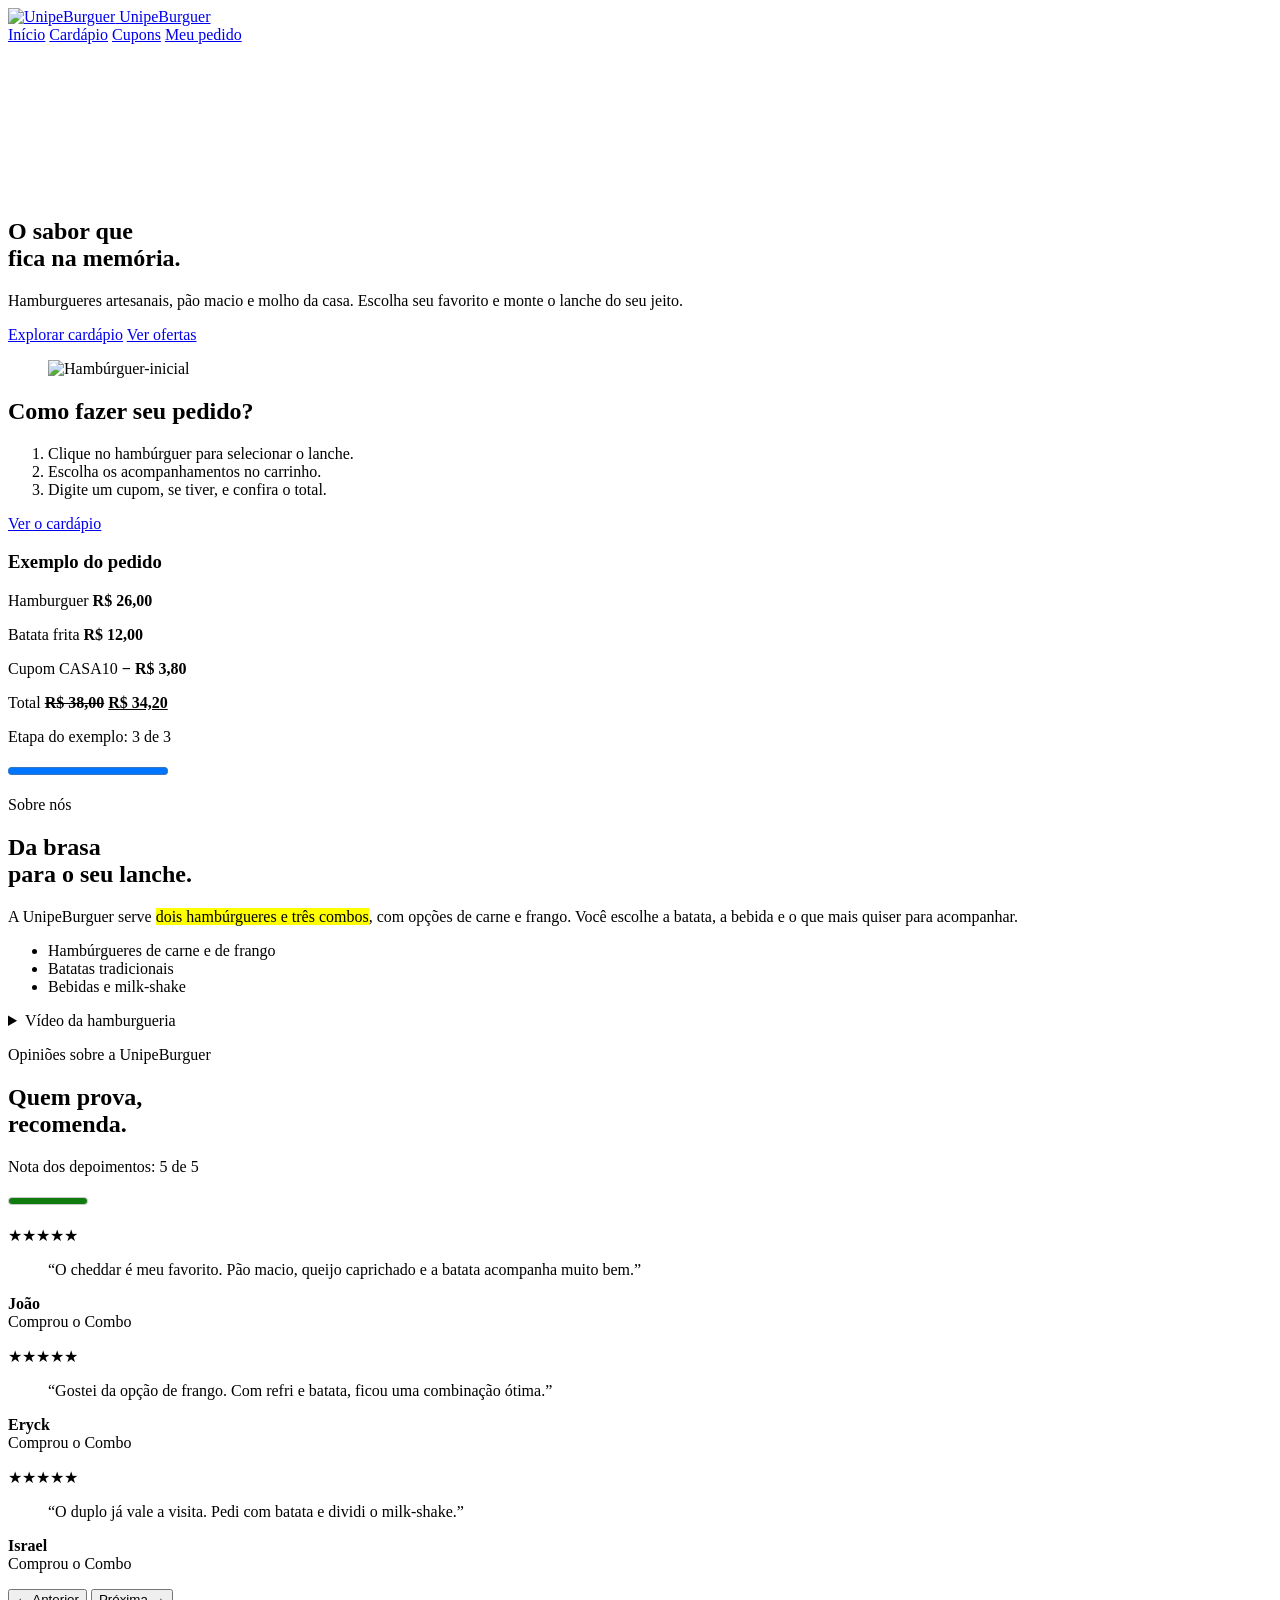
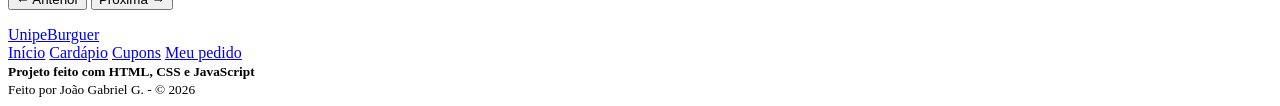
==== html/index.html @ 04b67394 "Adiciona a página inicial da hamburgueria" ====
<!DOCTYPE html>
<html lang="pt-BR">
    <head>
        <meta charset="UTF-8">
        <meta name="viewport" content="width=device-width, initial-scale=1.0">
        <meta name="author" content="João Gabriel">
        <meta name="description" content="Início da UnipeBurguer: conheça a casa e seu cardápio.">
        <title>Início | UnipeBurguer</title>
        <link rel="stylesheet" href="../css/comum.css">
        <link rel="stylesheet" href="../css/inicio.css">
        <link rel="icon" type="image/x-icon" href="../img/icone.png">
    </head>

    <body class="header-total">
        <header class="header">
            <a class="logo" href="index.html">
                <img src="../img/logo.png" alt="UnipeBurguer" width="52" height="52">
                UnipeBurguer
            </a>
            <nav class="Menu">
                <a href="index.html" class="atual">Início</a>
                <a href="cardapio.html">Cardápio</a>
                <a href="cupons.html">Cupons</a>
                <a href="carrinho.html">Meu pedido</a>
            </nav>
        </header>

        <main class="pagina-inicial">
            <section class="destaque">
                <video class="video-fundo" src="../video/preparo.mp4" autoplay muted loop></video>

                <header class="titulo">
                    <h1>O sabor que<br><strong>fica na memória.</strong></h1>
                    <p>Hamburgueres artesanais, pão macio e molho da casa. Escolha seu favorito e monte o lanche do seu jeito.</p>
                    <a class="botao" href="cardapio.html">Explorar cardápio</a>
                    <a class="cupom" href="cupons.html">Ver ofertas</a>
                </header>

                <figure class="hamburguer-destaque">
                        <img src="../img/hamburguer_inicial.png" alt="Hambúrguer-inicial">
                </figure>
            </section>

            <section class="como-pedir" id="como-pedir" aria-labelledby="titulo-pedido">
                <header>
                    <h2 id="titulo-pedido">Como fazer seu pedido?</h2>
                    <ol>
                        <li>Clique no hambúrguer para selecionar o lanche.</li>
                        <li>Escolha os acompanhamentos no carrinho.</li>
                        <li>Digite um cupom, se tiver, e confira o total.</li>
                    </ol>
                    <a class="botao" href="cardapio.html">Ver o cardápio</a>
                </header>

                <article class="previa-pedido">
                    <h3>Exemplo do pedido</h3>
                    <p>Hamburguer <strong>R$ 26,00</strong></p>
                    <p>Batata frita <strong>R$ 12,00</strong></p>
                    <p>Cupom CASA10 <strong>− R$ 3,80</strong></p>
                    <p class="valor-previa">Total <strong><del>R$ 38,00</del> <ins>R$ 34,20</ins></strong></p>
                    <p>Etapa do exemplo: 3 de 3</p>
                    <progress value="3" max="3">3 de 3</progress>
                </article>

            </section>

            <section class="sobre-nos">
                <header>
                    <p class="sobre">Sobre nós</p>
                    <h2 id="titulo-sobre">Da brasa<br>para o seu lanche.</h2>
                </header>

                <article>
                    <p>A UnipeBurguer serve <mark>dois hambúrgueres e três combos</mark>, com opções de carne e frango. Você escolhe a batata, a bebida e o que mais quiser para acompanhar.</p>
                    <ul>
                        <li>Hambúrgueres de carne e de frango</li>
                        <li>Batatas tradicionais</li>
                        <li>Bebidas e milk-shake</li>
                    </ul>
                    
                    <details>
                        <summary>Vídeo da hamburgueria</summary>
                        <figure>
                            <video controls muted>
                                <source src="../video/preparo.mp4" type="video/mp4">
                            </video>
                            <figcaption>Vídeo da hamburgueria em <abbr title="MPEG-4 Parte 14">MP4</abbr>.</figcaption>
                        </figure>
                    </details>
                </article>
            </section>

            <section class="avaliacoes">
                <header class="titulo-avaliacoes">
                    <p class="opiniao">Opiniões sobre a UnipeBurguer</p>
                    <h2 id="titulo-opinioes">Quem prova,<br><strong>recomenda.</strong></h2>
                    <p>Nota dos depoimentos: 5 de 5</p>
                    <meter min="0" max="5" value="5">5 de 5</meter>
                </header>
                <section class="depoimentos">
                    <article class="avaliacao">
                        <p class="estrelas" aria-label="5 de 5 estrelas">★★★★★</p>
                        <blockquote>“O cheddar é meu favorito. Pão macio, queijo caprichado e a batata acompanha muito bem.”</blockquote>
                        <p><strong>João</strong><br>Comprou o Combo</p>
                    </article>
                    <article class="avaliacao oculto">
                        <p class="estrelas" aria-label="5 de 5 estrelas">★★★★★</p>
                        <blockquote>“Gostei da opção de frango. Com refri e batata, ficou uma combinação ótima.”</blockquote>
                        <p><strong>Eryck</strong><br>Comprou o Combo</p>
                    </article>
                    <article class="avaliacao oculto">
                        <p class="estrelas" aria-label="5 de 5 estrelas">★★★★★</p>
                        <blockquote>“O duplo já vale a visita. Pedi com batata e dividi o milk-shake.”</blockquote>
                        <p><strong>Israel</strong><br>Comprou o Combo</p>
                    </article>
                    <p class="setas">
                        <button id="avaliacao-anterior" type="button">← Anterior</button>
                        <button id="proxima-avaliacao" type="button">Próxima →</button>
                    </p>
                </section>
            </section>
        </main>

        <footer class="rodape">
            <a class="marca" href="index.html">UnipeBurguer</a>
            <nav class="mapa-site" aria-label="Todas as páginas">
                <a href="index.html">Início</a>
                <a href="cardapio.html">Cardápio</a>
                <a href="cupons.html">Cupons</a>
                <a href="carrinho.html">Meu pedido</a>
            </nav>
            <small>
                <strong>Projeto feito com HTML, CSS e JavaScript</strong><br>
                Feito por João Gabriel G. - © 2026
            </small>
        </footer>

        <script src="../js/avaliacoes.js"></script>
    </body>
</html>
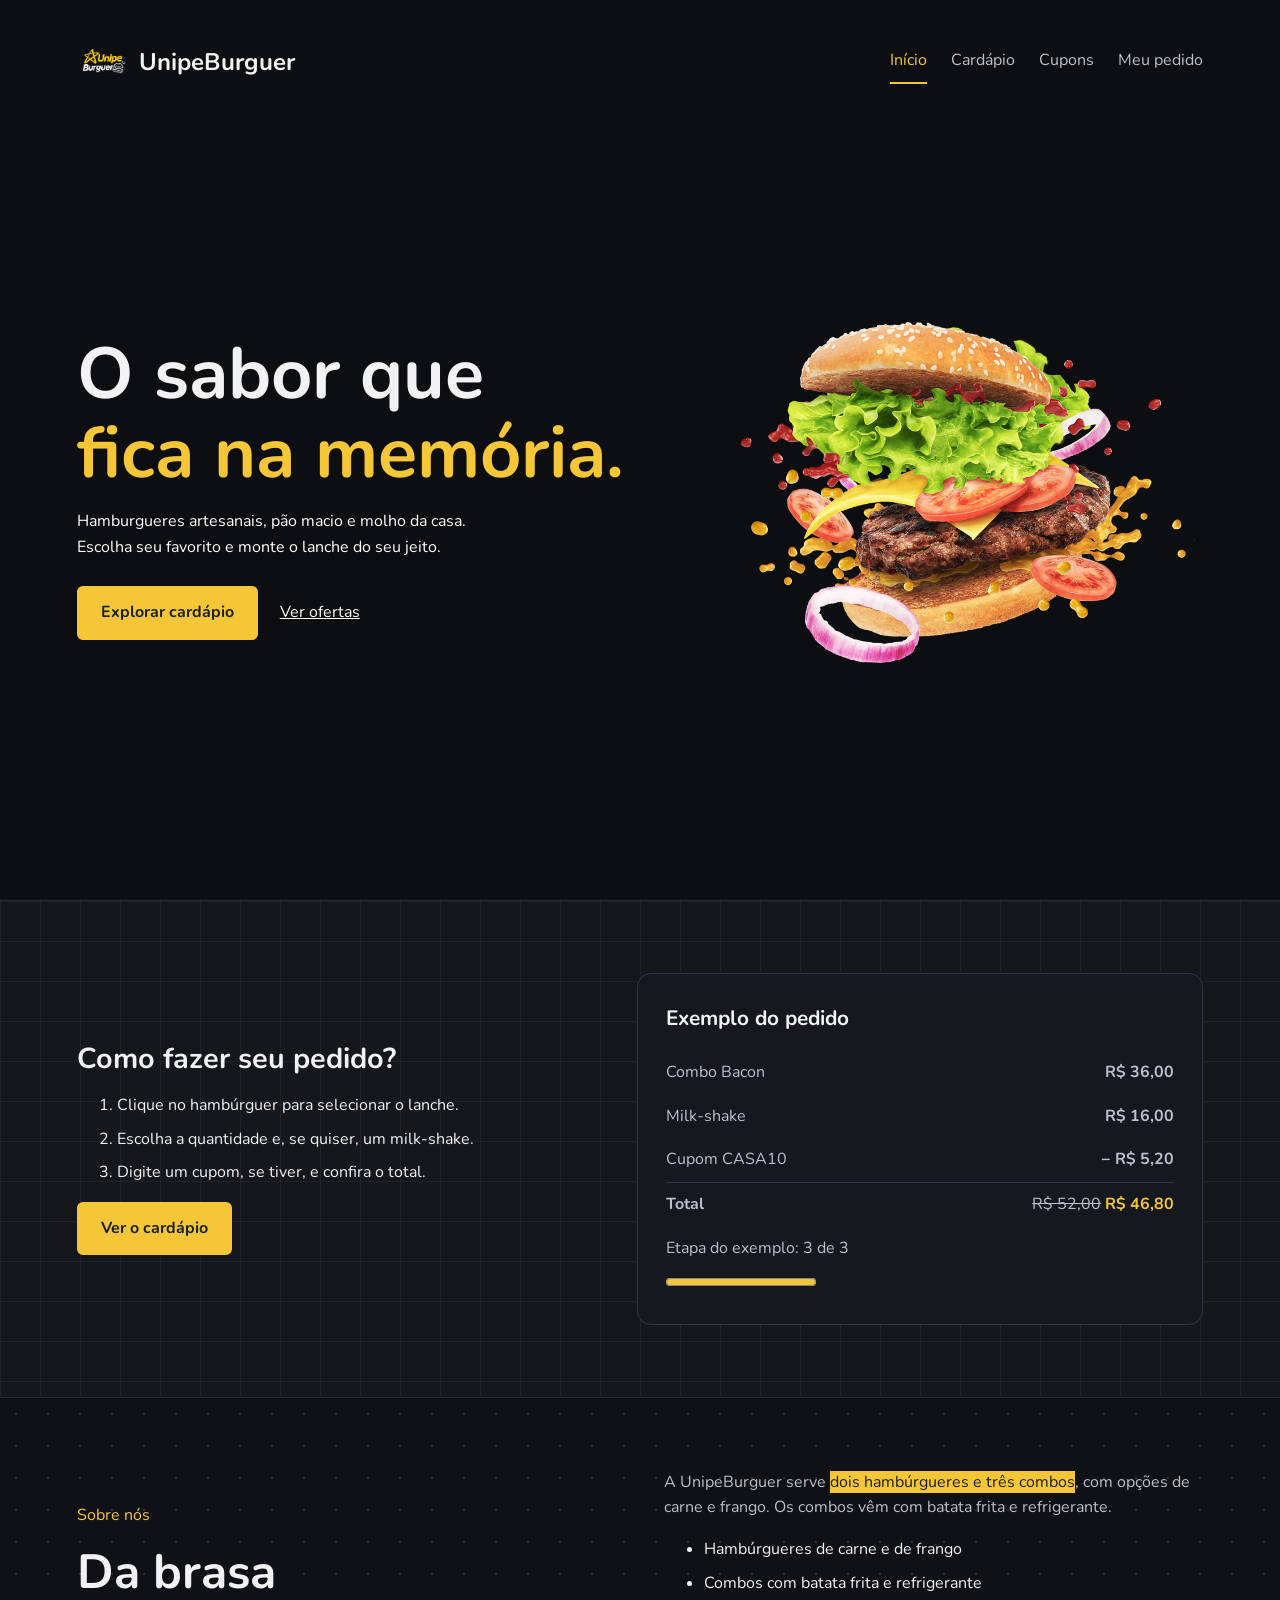
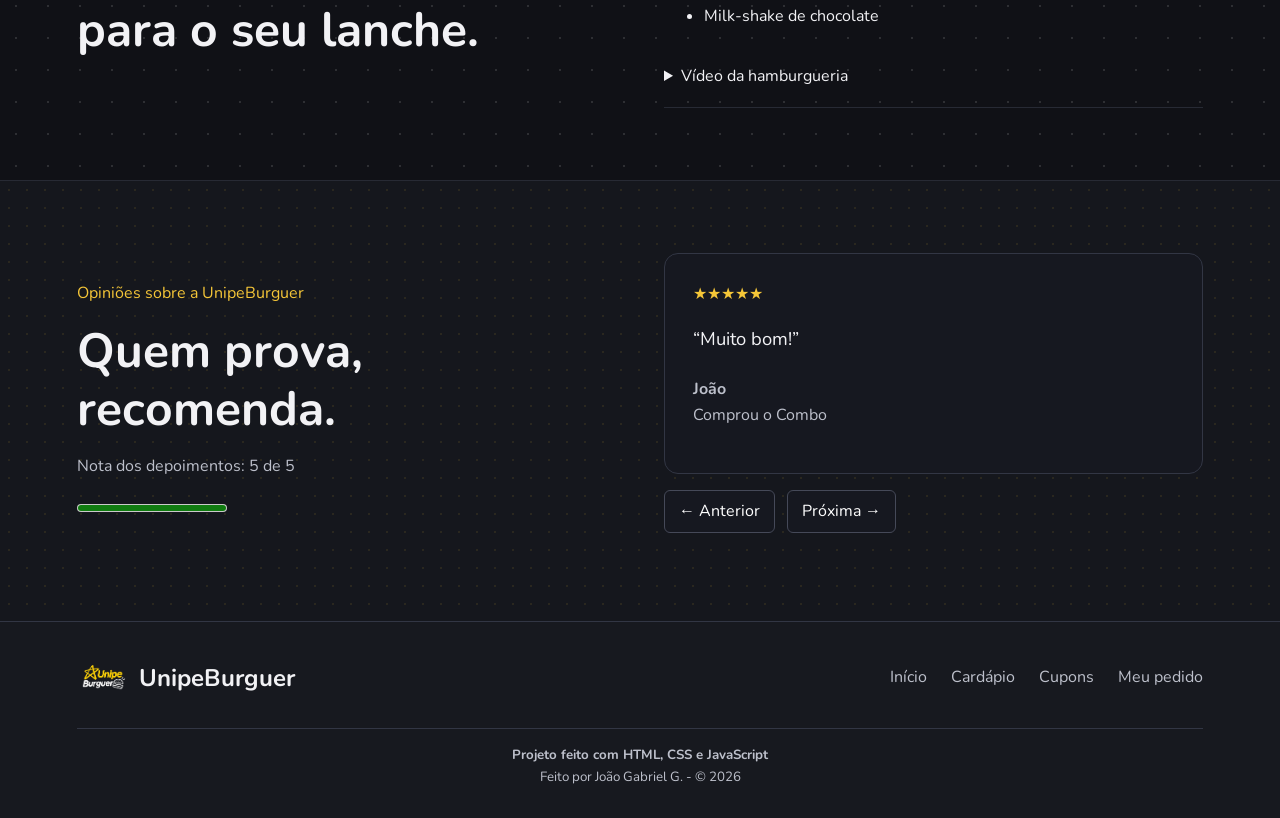
==== commit 1e66ce63: "Atualiza o exemplo de pedido e a marca do rodapé" ====
--- a/html/index.html
+++ b/html/index.html
@@ -46,7 +46,7 @@
                     <h2 id="titulo-pedido">Como fazer seu pedido?</h2>
                     <ol>
                         <li>Clique no hambúrguer para selecionar o lanche.</li>
-                        <li>Escolha os acompanhamentos no carrinho.</li>
+                        <li>Escolha a quantidade e, se quiser, um milk-shake.</li>
                         <li>Digite um cupom, se tiver, e confira o total.</li>
                     </ol>
                     <a class="botao" href="cardapio.html">Ver o cardápio</a>
@@ -54,10 +54,10 @@
 
                 <article class="previa-pedido">
                     <h3>Exemplo do pedido</h3>
-                    <p>Hamburguer <strong>R$ 26,00</strong></p>
-                    <p>Batata frita <strong>R$ 12,00</strong></p>
-                    <p>Cupom CASA10 <strong>− R$ 3,80</strong></p>
-                    <p class="valor-previa">Total <strong><del>R$ 38,00</del> <ins>R$ 34,20</ins></strong></p>
+                    <p>Combo Bacon <strong>R$ 36,00</strong></p>
+                    <p>Milk-shake <strong>R$ 16,00</strong></p>
+                    <p>Cupom CASA10 <strong>− R$ 5,20</strong></p>
+                    <p class="valor-previa">Total <strong><del>R$ 52,00</del> <ins>R$ 46,80</ins></strong></p>
                     <p>Etapa do exemplo: 3 de 3</p>
                     <progress value="3" max="3">3 de 3</progress>
                 </article>
@@ -71,11 +71,11 @@
                 </header>
 
                 <article>
-                    <p>A UnipeBurguer serve <mark>dois hambúrgueres e três combos</mark>, com opções de carne e frango. Você escolhe a batata, a bebida e o que mais quiser para acompanhar.</p>
+                    <p>A UnipeBurguer serve <mark>dois hambúrgueres e três combos</mark>, com opções de carne e frango. Os combos vêm com batata frita e refrigerante.</p>
                     <ul>
                         <li>Hambúrgueres de carne e de frango</li>
-                        <li>Batatas tradicionais</li>
-                        <li>Bebidas e milk-shake</li>
+                        <li>Combos com batata frita e refrigerante</li>
+                        <li>Milk-shake de chocolate</li>
                     </ul>
                     
                     <details>
@@ -100,17 +100,17 @@
                 <section class="depoimentos">
                     <article class="avaliacao">
                         <p class="estrelas" aria-label="5 de 5 estrelas">★★★★★</p>
-                        <blockquote>“O cheddar é meu favorito. Pão macio, queijo caprichado e a batata acompanha muito bem.”</blockquote>
+                        <blockquote>“Muito bom!”</blockquote>
                         <p><strong>João</strong><br>Comprou o Combo</p>
                     </article>
                     <article class="avaliacao oculto">
                         <p class="estrelas" aria-label="5 de 5 estrelas">★★★★★</p>
-                        <blockquote>“Gostei da opção de frango. Com refri e batata, ficou uma combinação ótima.”</blockquote>
+                        <blockquote>“10000000/10”</blockquote>
                         <p><strong>Eryck</strong><br>Comprou o Combo</p>
                     </article>
                     <article class="avaliacao oculto">
                         <p class="estrelas" aria-label="5 de 5 estrelas">★★★★★</p>
-                        <blockquote>“O duplo já vale a visita. Pedi com batata e dividi o milk-shake.”</blockquote>
+                        <blockquote>“O melhor que ta tendo”</blockquote>
                         <p><strong>Israel</strong><br>Comprou o Combo</p>
                     </article>
                     <p class="setas">
@@ -122,7 +122,10 @@
         </main>
 
         <footer class="rodape">
-            <a class="marca" href="index.html">UnipeBurguer</a>
+            <a class="logo" href="index.html">
+                <img src="../img/logo.png" alt="" width="52" height="52">
+                UnipeBurguer
+            </a>
             <nav class="mapa-site" aria-label="Todas as páginas">
                 <a href="index.html">Início</a>
                 <a href="cardapio.html">Cardápio</a>
--- a/css/comum.css
+++ b/css/comum.css
@@ -0,0 +1,208 @@
+@import url('https://fonts.googleapis.com/css2?family=Nunito:wght@400;600;700;800&display=swap');
+
+* {
+    box-sizing: border-box;
+}
+
+body {
+    margin: 0;
+    background-color: #0d0e12;
+    background-image: linear-gradient(#ffffff08 1px, transparent 1px),
+        linear-gradient(90deg, #ffffff08 1px, transparent 1px);
+    background-size: 36px 36px;
+    color: #f2f2f5;
+    font-family: 'Nunito', Arial, sans-serif;
+    font-size: 1rem;
+    line-height: 1.6;
+}
+
+h1,
+h2,
+h3,
+p,
+figure {
+    margin: 0 0 16px;
+}
+
+h1 {
+    font-size: 3.5rem;
+    line-height: 1.1;
+}
+
+h2 {
+    font-size: 1.8rem;
+    line-height: 1.2;
+}
+
+h3 {
+    font-size: 1.3rem;
+}
+
+p {
+    color: #bdc0cb;
+}
+
+a {
+    color: #f5c638;
+}
+
+img,
+video {
+    display: block;
+    max-width: 100%;
+    height: auto;
+}
+
+button,
+input,
+select,
+textarea {
+    font: inherit;
+}
+
+button,
+summary {
+    cursor: pointer;
+}
+
+.header,
+main {
+    width: 90%;
+    max-width: 1180px;
+    margin: 0 auto;
+}
+
+.header {
+    display: flex;
+    align-items: center;
+    justify-content: space-between;
+    gap: 24px;
+    padding: 16px 24px;
+    border-bottom: 1px solid #272a34;
+}
+
+.header nav {
+    justify-content: center;
+}
+
+.logo {
+    display: flex;
+    align-items: center;
+    gap: 10px;
+    color: #f2f2f5;
+    text-decoration: none;
+    font-size: 1.5rem;
+    font-weight: bold;
+}
+
+.logo img {
+    width: 52px;
+}
+
+nav {
+    display: flex;
+    flex-wrap: wrap;
+    gap: 24px;
+}
+
+nav a {
+    color: #bdc0cb;
+    text-decoration: none;
+    padding: 8px 0;
+}
+
+nav a:hover,
+nav .atual {
+    color: #f5c638;
+}
+
+nav .atual {
+    border-bottom: 2px solid #f5c638;
+}
+
+.botao {
+    display: inline-block;
+    background-color: #f5c638;
+    color: #17202c;
+    border: 2px solid #f5c638;
+    border-radius: 6px;
+    padding: 12px 22px;
+    font-weight: bold;
+    text-decoration: none;
+    text-align: center;
+}
+
+.botao:hover {
+    background-color: #ffe29a;
+    border-color: #ffe29a;
+}
+
+.link-claro {
+    color: #f5c638;
+}
+
+.titulo-pagina {
+    padding: 55px 0 30px;
+}
+
+.titulo-pagina p {
+    font-size: 1.15rem;
+}
+
+.oculto {
+    display: none;
+}
+
+details {
+    padding: 18px 0;
+    border-bottom: 1px solid #272a34;
+}
+
+details p {
+    margin: 16px 0 0;
+}
+
+.rodape {
+    display: flex;
+    flex-wrap: wrap;
+    align-items: center;
+    justify-content: space-between;
+    gap: 24px;
+    margin-top: 48px;
+    padding: 30px 6%;
+    background-color: #17191f;
+    border-top: 1px solid #323644;
+}
+
+.rodape small {
+    width: 100%;
+    padding-top: 16px;
+    border-top: 1px solid #323644;
+    color: #bdc0cb;
+    text-align: center;
+}
+
+.mapa-site {
+    justify-content: center;
+}
+
+@media (max-width: 768px) {
+    .header,
+    .rodape {
+        flex-direction: column;
+        align-items: center;
+        gap: 12px;
+    }
+
+    nav {
+        gap: 18px;
+    }
+
+    h1 {
+        font-size: 2.5rem;
+    }
+
+    .titulo-pagina {
+        padding-top: 36px;
+    }
+}
--- a/css/inicio.css
+++ b/css/inicio.css
@@ -0,0 +1,250 @@
+.header-total {
+    position: relative;
+}
+
+.header-total .header {
+    position: absolute;
+    top: 24px;
+    left: 0;
+    right: 0;
+    width: 88%;
+    max-width: none;
+    padding: 12px 0;
+    z-index: 2;
+    border-bottom: 0;
+}
+
+.pagina-inicial {
+    width: 100%;
+    max-width: none;
+}
+
+.destaque {
+    position: relative;
+    display: flex;
+    align-items: center;
+    gap: 48px;
+    min-height: 100vh;
+    padding: 140px 6% 55px;
+    overflow: hidden;
+    background-color: #0d0e12;
+}
+
+.video-fundo {
+    position: absolute;
+    top: 0;
+    left: 0;
+    width: 100%;
+    height: 100%;
+    object-fit: cover;
+    opacity: 0.38;
+    pointer-events: none;
+}
+
+.titulo,
+.hamburguer-destaque {
+    position: relative;
+    flex: 1;
+    min-width: 0;
+}
+
+.titulo h1 {
+    font-size: 4.5rem;
+    line-height: 1.1;
+}
+
+.sobre,
+.opiniao,
+.titulo strong,
+.estrelas {
+    color: #f5c638;
+}
+
+.titulo p {
+    max-width: 440px;
+    color: #ffffff;
+}
+
+.titulo .botao {
+    margin: 10px 18px 10px 0;
+}
+
+.titulo .cupom {
+    color: #ffffff;
+}
+
+.hamburguer-destaque {
+    max-width: 470px;
+    margin: 0 auto;
+}
+
+.hamburguer-destaque img {
+    width: 100%;
+}
+
+.avaliacoes {
+    background-color: #15171d;
+    background-image: radial-gradient(#f5c63818 1px, transparent 1px);
+    background-size: 18px 18px;
+}
+
+.como-pedir,
+.sobre-nos,
+.avaliacoes {
+    display: flex;
+    align-items: center;
+    justify-content: center;
+    gap: 48px;
+    padding: 72px 6%;
+    border-top: 1px solid #272a34;
+}
+
+.como-pedir > *,
+.sobre-nos > *,
+.avaliacoes > * {
+    flex: 1;
+    min-width: 0;
+    max-width: 566px;
+}
+
+.como-pedir li,
+.sobre-nos li {
+    margin-bottom: 8px;
+}
+
+.como-pedir {
+    background-color: #15171d;
+    background-image: linear-gradient(#ffffff0c 1px, transparent 1px),
+        linear-gradient(90deg, #ffffff0c 1px, transparent 1px);
+    background-size: 40px 40px;
+}
+
+.previa-pedido,
+.avaliacao {
+    padding: 28px;
+    border: 1px solid #323644;
+    border-radius: 14px;
+    background-color: #161820;
+}
+
+.previa-pedido p {
+    display: flex;
+    justify-content: space-between;
+    gap: 12px;
+    padding: 9px 0;
+    margin-bottom: 0;
+}
+
+.valor-previa {
+    border-top: 1px solid #323644;
+    font-weight: bold;
+}
+
+progress {
+    width: 150px;
+    max-width: 100%;
+    accent-color: #f5c638;
+}
+
+.valor-previa del {
+    color: #bdc0cb;
+    font-weight: normal;
+}
+
+.valor-previa ins {
+    color: #f5c638;
+    text-decoration: none;
+}
+
+.sobre-nos {
+    background-color: #101116;
+    background-image: radial-gradient(#ffffff20 1px, transparent 1px);
+    background-size: 32px 32px;
+}
+
+.sobre-nos figure {
+    max-width: 460px;
+    margin-top: 16px;
+}
+
+mark {
+    background-color: #f5c638;
+    color: #17202c;
+}
+
+.titulo-avaliacoes h2,
+.sobre-nos h2 {
+    font-size: 3rem;
+}
+
+.avaliacao {
+    margin-bottom: 16px;
+}
+
+blockquote {
+    margin: 16px 0 24px;
+    font-size: 1.15rem;
+}
+
+.setas {
+    display: flex;
+    gap: 12px;
+}
+
+.setas button {
+    padding: 8px 14px;
+    border: 1px solid #454958;
+    border-radius: 6px;
+    background-color: #161820;
+    color: #ffffff;
+}
+
+.setas button:hover {
+    background-color: #f5c638;
+    color: #17202c;
+}
+
+meter {
+    width: 150px;
+    max-width: 100%;
+    accent-color: #f5c638;
+}
+
+.header-total .rodape {
+    margin-top: 0;
+}
+
+@media (prefers-reduced-motion: no-preference) {
+    .hamburguer-destaque img {
+        transition: transform 0.25s ease;
+    }
+
+    .hamburguer-destaque:hover img,
+    .hamburguer-destaque a:focus-visible img {
+        transform: translateY(-8px) rotate(-3deg);
+    }
+
+}
+
+@media (max-width: 768px) {
+    .destaque,
+    .como-pedir,
+    .sobre-nos,
+    .avaliacoes {
+        flex-direction: column;
+        align-items: stretch;
+        gap: 28px;
+    }
+
+    .destaque {
+        padding-top: 190px;
+    }
+
+    .titulo h1 {
+        font-size: 3rem;
+    }
+
+    .hamburguer-destaque {
+        max-width: 320px;
+    }
+}
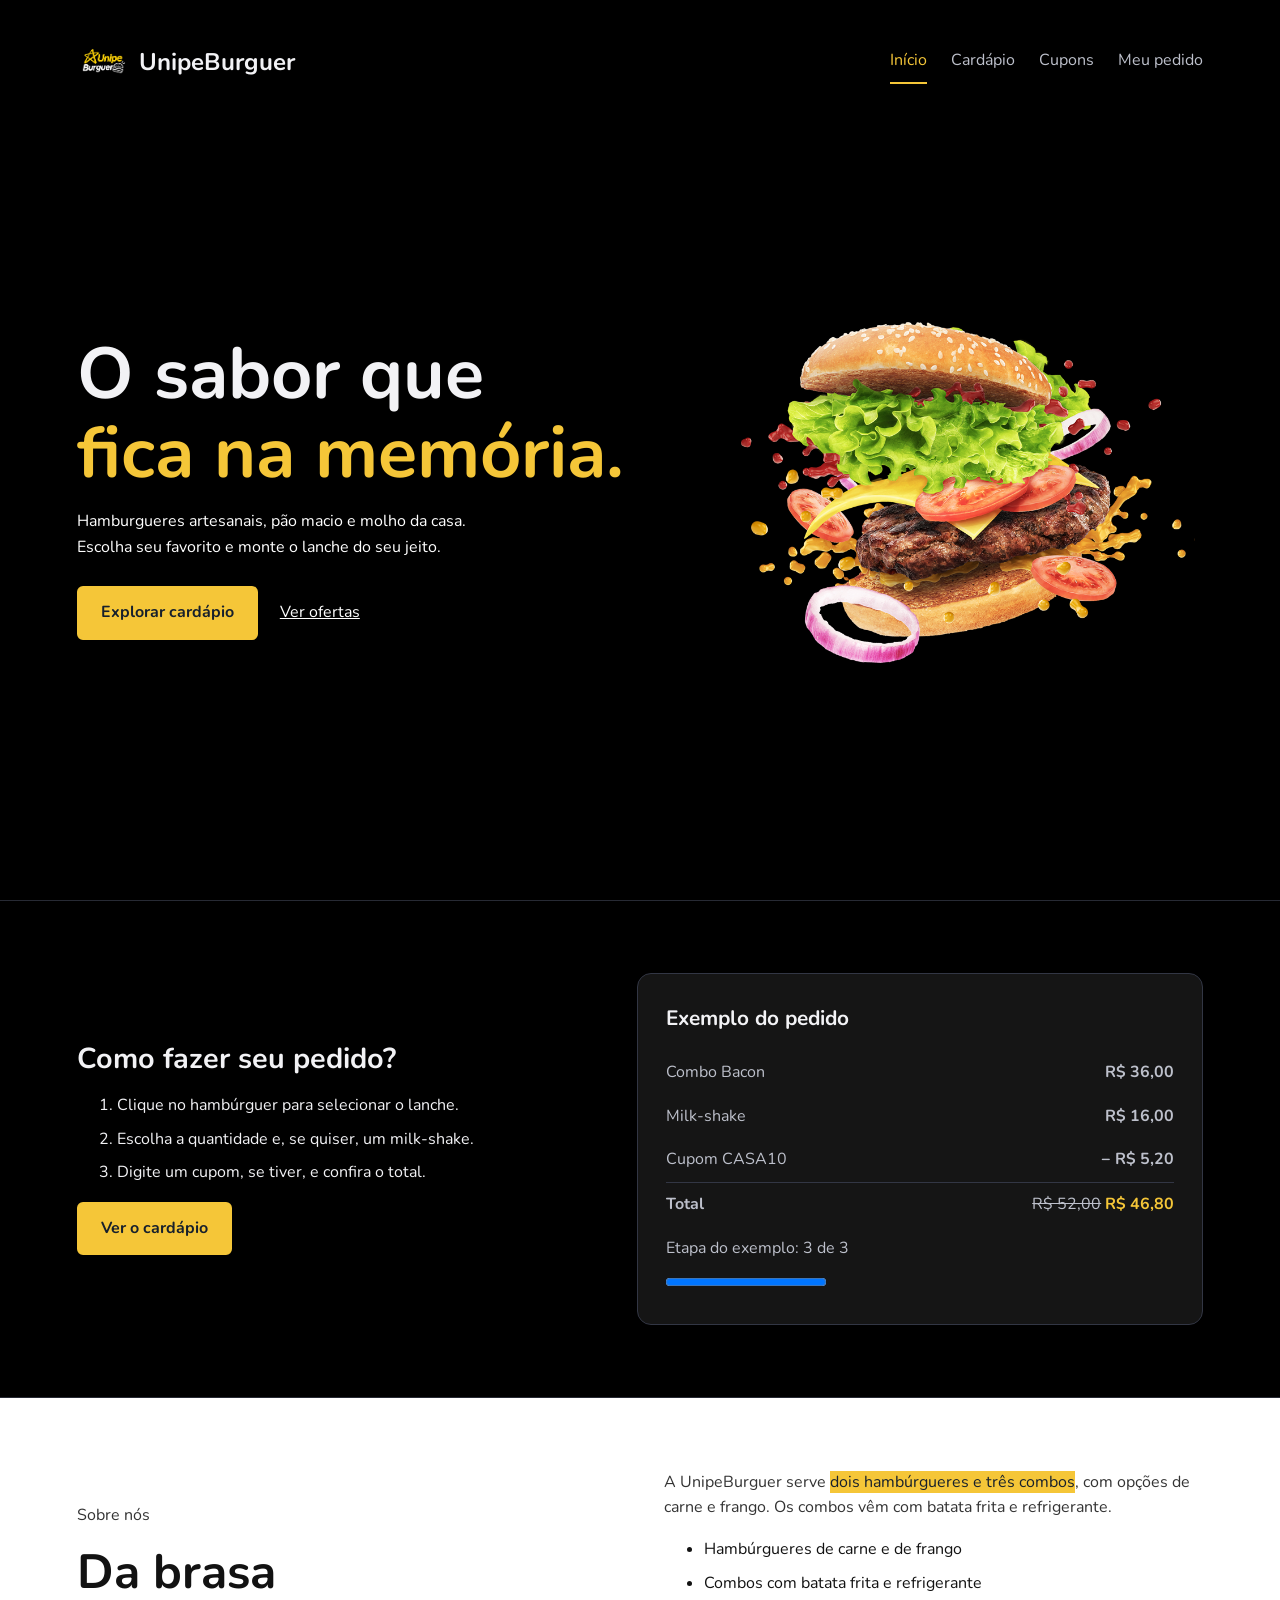
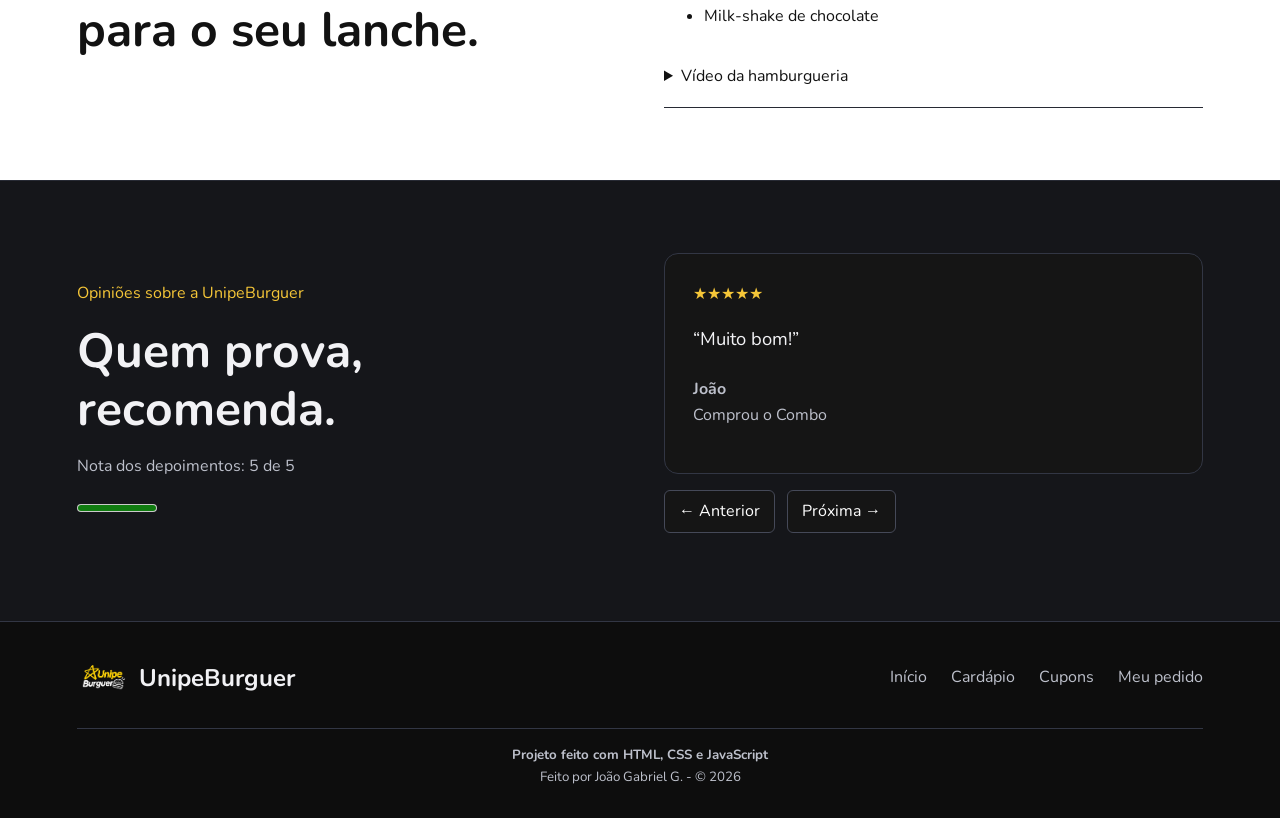
==== commit dbf7abc4: "Ajusta a seção de avaliações e organiza seletores CSS" ====
--- a/html/index.html
+++ b/html/index.html
@@ -103,12 +103,12 @@
                         <blockquote>“Muito bom!”</blockquote>
                         <p><strong>João</strong><br>Comprou o Combo</p>
                     </article>
-                    <article class="avaliacao oculto">
+                    <article class="avaliacao">
                         <p class="estrelas" aria-label="5 de 5 estrelas">★★★★★</p>
                         <blockquote>“10000000/10”</blockquote>
                         <p><strong>Eryck</strong><br>Comprou o Combo</p>
                     </article>
-                    <article class="avaliacao oculto">
+                    <article class="avaliacao">
                         <p class="estrelas" aria-label="5 de 5 estrelas">★★★★★</p>
                         <blockquote>“O melhor que ta tendo”</blockquote>
                         <p><strong>Israel</strong><br>Comprou o Combo</p>
--- a/css/comum.css
+++ b/css/comum.css
@@ -7,20 +7,13 @@
 body {
     margin: 0;
     background-color: #0d0e12;
-    background-image: linear-gradient(#ffffff08 1px, transparent 1px),
-        linear-gradient(90deg, #ffffff08 1px, transparent 1px);
-    background-size: 36px 36px;
     color: #f2f2f5;
     font-family: 'Nunito', Arial, sans-serif;
     font-size: 1rem;
     line-height: 1.6;
 }
 
-h1,
-h2,
-h3,
-p,
-figure {
+h1, h2, h3, p, figure {
     margin: 0 0 16px;
 }
 
@@ -46,27 +39,21 @@
     color: #f5c638;
 }
 
-img,
-video {
+img, video {
     display: block;
     max-width: 100%;
     height: auto;
 }
 
-button,
-input,
-select,
-textarea {
+button, input, select, textarea {
     font: inherit;
 }
 
-button,
-summary {
+button, summary {
     cursor: pointer;
 }
 
-.header,
-main {
+.header, main {
     width: 90%;
     max-width: 1180px;
     margin: 0 auto;
@@ -111,8 +98,7 @@
     padding: 8px 0;
 }
 
-nav a:hover,
-nav .atual {
+nav a:hover, nav .atual {
     color: #f5c638;
 }
 
@@ -133,8 +119,9 @@
 }
 
 .botao:hover {
-    background-color: #ffe29a;
-    border-color: #ffe29a;
+    background-color: transparent;
+    color: #f5c638;
+    border-color: #f5c638;
 }
 
 .link-claro {
@@ -187,8 +174,7 @@
 }
 
 @media (max-width: 768px) {
-    .header,
-    .rodape {
+    .header, .rodape {
         flex-direction: column;
         align-items: center;
         gap: 12px;
--- a/css/inicio.css
+++ b/css/inicio.css
@@ -27,7 +27,7 @@
     min-height: 100vh;
     padding: 140px 6% 55px;
     overflow: hidden;
-    background-color: #0d0e12;
+    background-color: #000000;
 }
 
 .video-fundo {
@@ -41,8 +41,7 @@
     pointer-events: none;
 }
 
-.titulo,
-.hamburguer-destaque {
+.titulo, .hamburguer-destaque {
     position: relative;
     flex: 1;
     min-width: 0;
@@ -53,23 +52,19 @@
     line-height: 1.1;
 }
 
-.sobre,
-.opiniao,
-.titulo strong,
-.estrelas {
+.sobre, .opiniao, .titulo strong, .estrelas {
     color: #f5c638;
 }
 
 .titulo p {
     max-width: 440px;
-    color: #ffffff;
 }
 
 .titulo .botao {
     margin: 10px 18px 10px 0;
 }
 
-.titulo .cupom {
+.titulo p, .titulo .cupom {
     color: #ffffff;
 }
 
@@ -82,49 +77,31 @@
     width: 100%;
 }
 
-.avaliacoes {
-    background-color: #15171d;
-    background-image: radial-gradient(#f5c63818 1px, transparent 1px);
-    background-size: 18px 18px;
-}
-
-.como-pedir,
-.sobre-nos,
-.avaliacoes {
+.como-pedir, .sobre-nos, .avaliacoes {
     display: flex;
     align-items: center;
+    background-color: #000000;
     justify-content: center;
     gap: 48px;
     padding: 72px 6%;
     border-top: 1px solid #272a34;
 }
 
-.como-pedir > *,
-.sobre-nos > *,
-.avaliacoes > * {
+.como-pedir > *, .sobre-nos > *, .avaliacoes > * {
     flex: 1;
     min-width: 0;
     max-width: 566px;
 }
 
-.como-pedir li,
-.sobre-nos li {
+.como-pedir li, .sobre-nos li {
     margin-bottom: 8px;
 }
 
-.como-pedir {
-    background-color: #15171d;
-    background-image: linear-gradient(#ffffff0c 1px, transparent 1px),
-        linear-gradient(90deg, #ffffff0c 1px, transparent 1px);
-    background-size: 40px 40px;
-}
-
-.previa-pedido,
-.avaliacao {
+.previa-pedido, .avaliacao {
     padding: 28px;
     border: 1px solid #323644;
     border-radius: 14px;
-    background-color: #161820;
+    background-color: #151515;
 }
 
 .previa-pedido p {
@@ -140,13 +117,7 @@
     font-weight: bold;
 }
 
-progress {
-    width: 150px;
-    max-width: 100%;
-    accent-color: #f5c638;
-}
-
-.valor-previa del {
+progress, .valor-previa del {
     color: #bdc0cb;
     font-weight: normal;
 }
@@ -157,9 +128,16 @@
 }
 
 .sobre-nos {
-    background-color: #101116;
-    background-image: radial-gradient(#ffffff20 1px, transparent 1px);
-    background-size: 32px 32px;
+    background-color: #ffffff;
+    color: #121212;
+}
+
+.avaliacoes {
+    background-color: #15161a;
+}
+
+.sobre-nos p {
+    color: #333333;
 }
 
 .sobre-nos figure {
@@ -172,8 +150,7 @@
     color: #17202c;
 }
 
-.titulo-avaliacoes h2,
-.sobre-nos h2 {
+.titulo-avaliacoes h2, .sobre-nos h2 {
     font-size: 3rem;
 }
 
@@ -195,23 +172,19 @@
     padding: 8px 14px;
     border: 1px solid #454958;
     border-radius: 6px;
-    background-color: #161820;
+    background-color: #151515;
     color: #ffffff;
 }
 
 .setas button:hover {
-    background-color: #f5c638;
-    color: #17202c;
-}
-
-meter {
-    width: 150px;
-    max-width: 100%;
-    accent-color: #f5c638;
+    background-color: transparent;
+    color: #f5c638;
+    border-color: #f5c638;
 }
 
 .header-total .rodape {
     margin-top: 0;
+    background-color: #0d0d0d;
 }
 
 @media (prefers-reduced-motion: no-preference) {
@@ -219,18 +192,13 @@
         transition: transform 0.25s ease;
     }
 
-    .hamburguer-destaque:hover img,
-    .hamburguer-destaque a:focus-visible img {
+    .hamburguer-destaque:hover img {
         transform: translateY(-8px) rotate(-3deg);
     }
-
 }
 
 @media (max-width: 768px) {
-    .destaque,
-    .como-pedir,
-    .sobre-nos,
-    .avaliacoes {
+    .destaque, .como-pedir, .sobre-nos, .avaliacoes {
         flex-direction: column;
         align-items: stretch;
         gap: 28px;
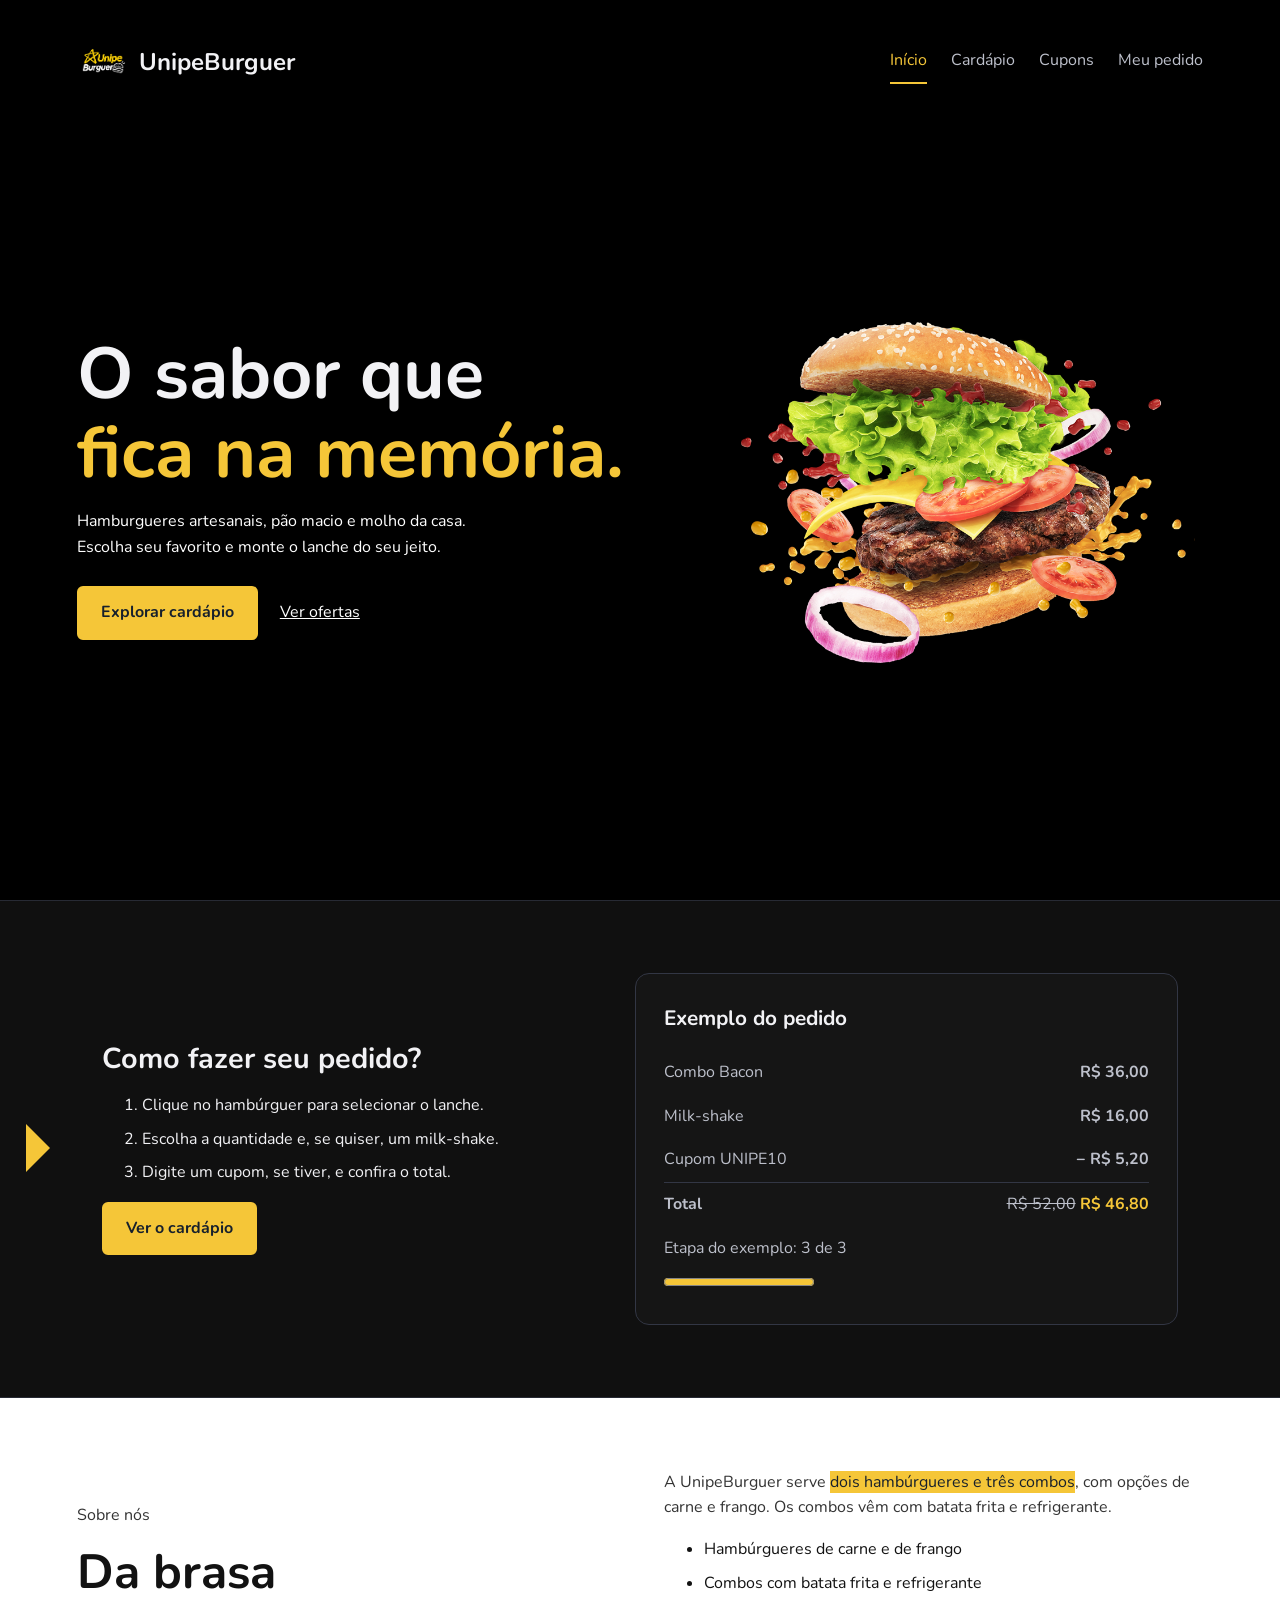
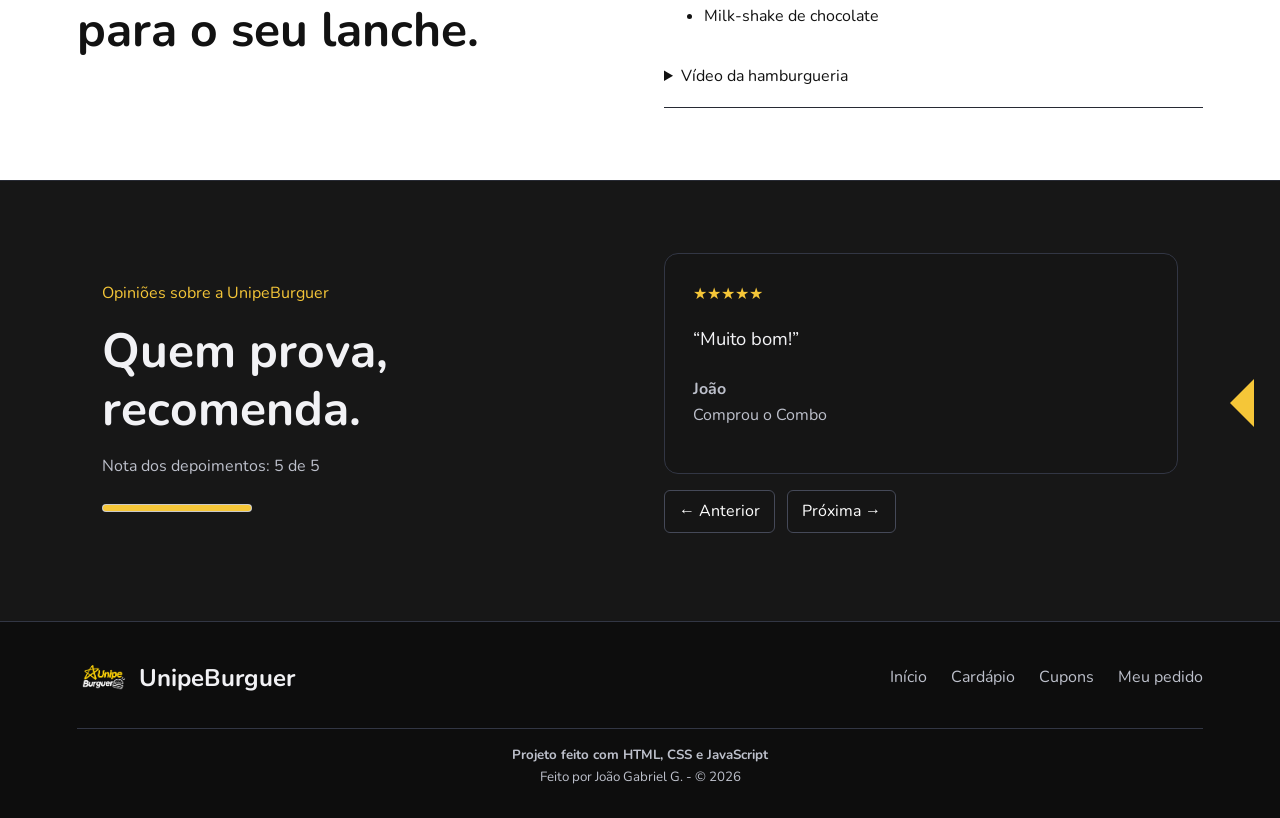
==== commit 260f8b27: "Padroniza o rodapé e ajusta as seções da página inicial" ====
--- a/html/index.html
+++ b/html/index.html
@@ -56,7 +56,7 @@
                     <h3>Exemplo do pedido</h3>
                     <p>Combo Bacon <strong>R$ 36,00</strong></p>
                     <p>Milk-shake <strong>R$ 16,00</strong></p>
-                    <p>Cupom CASA10 <strong>− R$ 5,20</strong></p>
+                    <p>Cupom UNIPE10 <strong>− R$ 5,20</strong></p>
                     <p class="valor-previa">Total <strong><del>R$ 52,00</del> <ins>R$ 46,80</ins></strong></p>
                     <p>Etapa do exemplo: 3 de 3</p>
                     <progress value="3" max="3">3 de 3</progress>
--- a/css/comum.css
+++ b/css/comum.css
@@ -157,7 +157,7 @@
     gap: 24px;
     margin-top: 48px;
     padding: 30px 6%;
-    background-color: #17191f;
+    background-color: #0d0d0d;
     border-top: 1px solid #323644;
 }
 
--- a/css/inicio.css
+++ b/css/inicio.css
@@ -80,7 +80,7 @@
 .como-pedir, .sobre-nos, .avaliacoes {
     display: flex;
     align-items: center;
-    background-color: #000000;
+    background-color: #101010;
     justify-content: center;
     gap: 48px;
     padding: 72px 6%;
@@ -117,7 +117,7 @@
     font-weight: bold;
 }
 
-progress, .valor-previa del {
+.valor-previa del {
     color: #bdc0cb;
     font-weight: normal;
 }
@@ -133,7 +133,7 @@
 }
 
 .avaliacoes {
-    background-color: #15161a;
+    background-color: #171717;
 }
 
 .sobre-nos p {
@@ -184,7 +184,6 @@
 
 .header-total .rodape {
     margin-top: 0;
-    background-color: #0d0d0d;
 }
 
 @media (prefers-reduced-motion: no-preference) {
@@ -216,3 +215,45 @@
         max-width: 320px;
     }
 }
+
+
+progress, meter {
+    width: 150px;
+    max-width: 100%;
+    accent-color: #f5c638;
+}
+
+progress::-webkit-progress-value {
+    background-color: #f5c638;
+}
+
+meter::-webkit-meter-optimum-value {
+    background: #f5c638;
+}
+
+@media (min-width: 1050px) {
+    .como-pedir, .avaliacoes {
+        position: relative;
+        padding-left: 8%;
+        padding-right: 8%;
+    }
+
+    .como-pedir::before, .avaliacoes::after {
+        content: "";
+        position: absolute;
+        top: 45%;
+        width: 0;
+        height: 0;
+        border: 24px solid transparent;
+    }
+
+    .como-pedir::before {
+        left: 2%;
+        border-left-color: #f5c638;
+    }
+
+    .avaliacoes::after {
+        right: 2%;
+        border-right-color: #f5c638;
+    }
+}
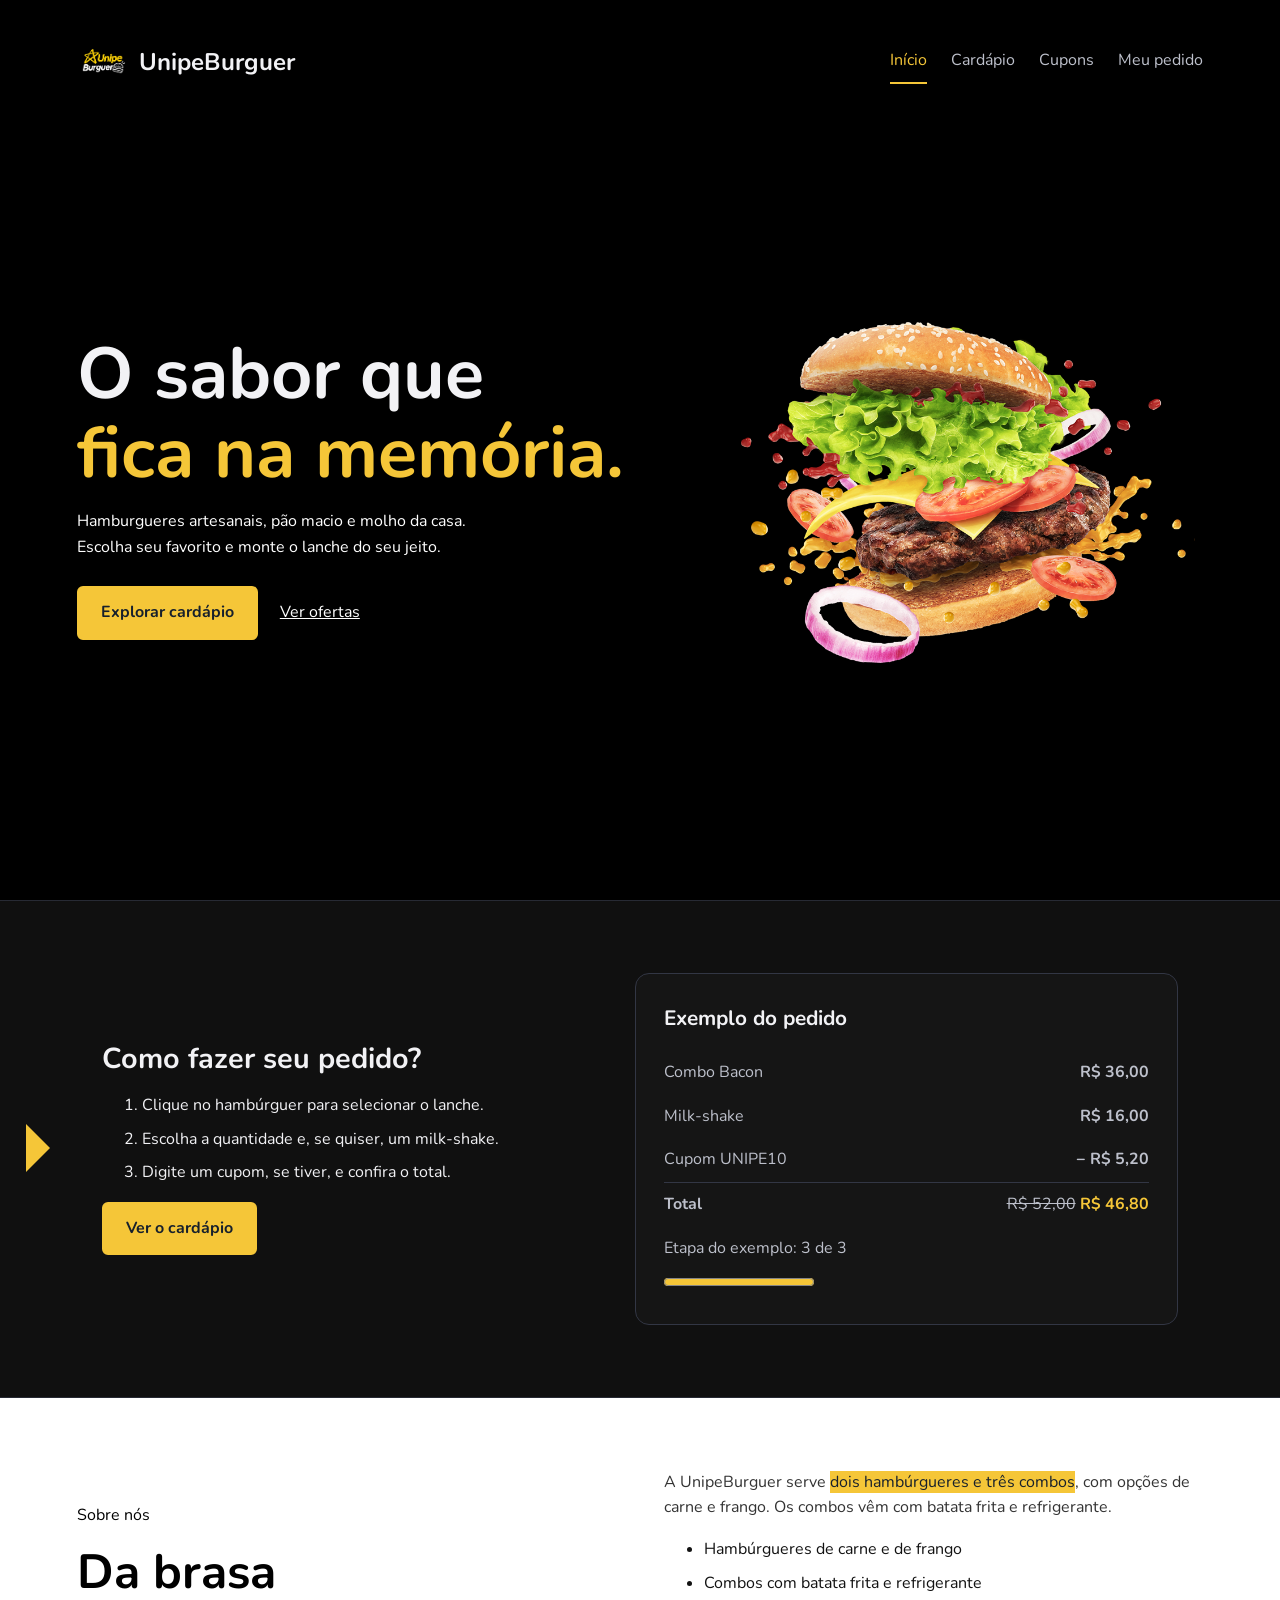
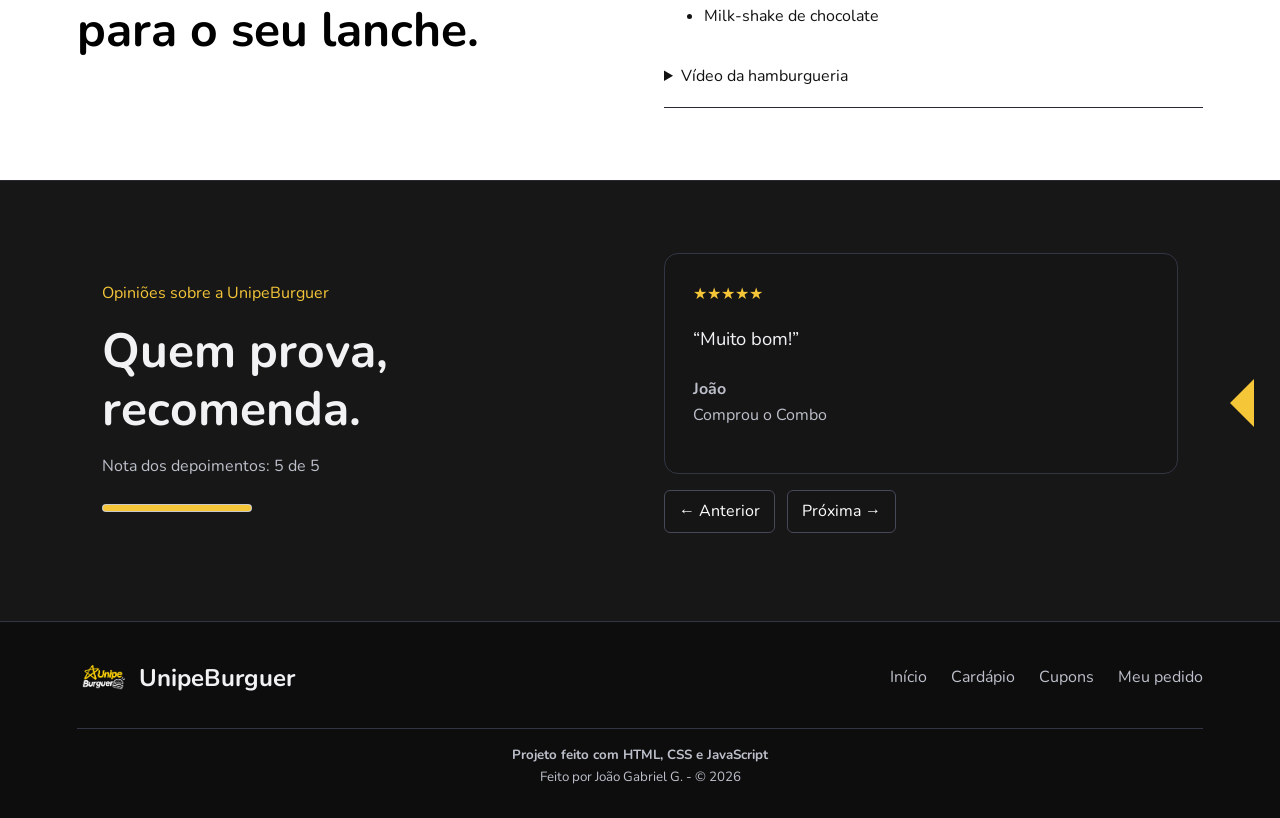
==== commit 8b96597c: "fix: Corrige o readme" ====
--- a/html/index.html
+++ b/html/index.html
@@ -4,8 +4,7 @@
         <meta charset="UTF-8">
         <meta name="viewport" content="width=device-width, initial-scale=1.0">
         <meta name="author" content="João Gabriel">
-        <meta name="description" content="Início da UnipeBurguer: conheça a casa e seu cardápio.">
-        <title>Início | UnipeBurguer</title>
+        <title>Início</title>
         <link rel="stylesheet" href="../css/comum.css">
         <link rel="stylesheet" href="../css/inicio.css">
         <link rel="icon" type="image/x-icon" href="../img/icone.png">
--- a/css/comum.css
+++ b/css/comum.css
@@ -6,6 +6,9 @@
 
 body {
     margin: 0;
+    min-height: 100vh;
+    display: flex;
+    flex-direction: column;
     background-color: #0d0e12;
     color: #f2f2f5;
     font-family: 'Nunito', Arial, sans-serif;
@@ -57,6 +60,10 @@
     width: 90%;
     max-width: 1180px;
     margin: 0 auto;
+}
+
+main {
+    flex-grow: 1;
 }
 
 .header {
--- a/css/inicio.css
+++ b/css/inicio.css
@@ -140,6 +140,10 @@
     color: #333333;
 }
 
+.sobre-nos .sobre, .sobre-nos h2 {
+    color: #000000;
+}
+
 .sobre-nos figure {
     max-width: 460px;
     margin-top: 16px;
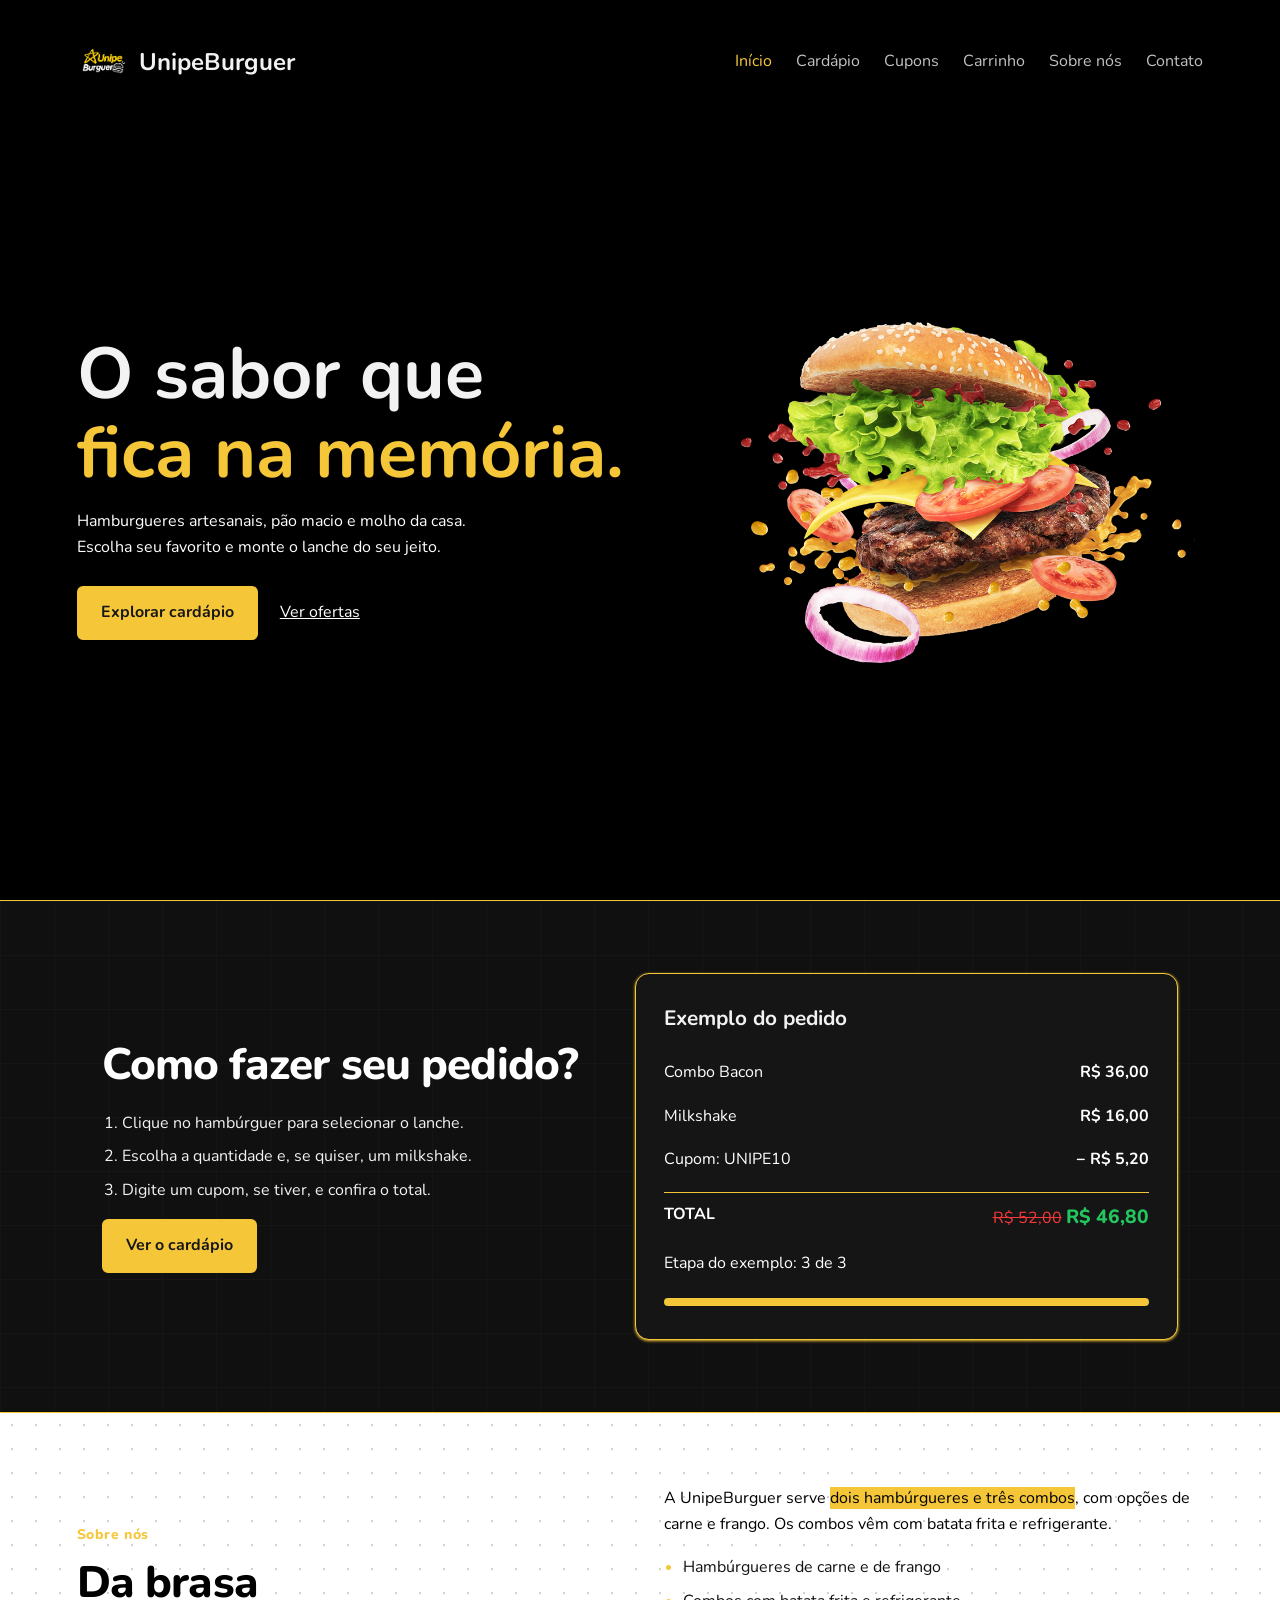
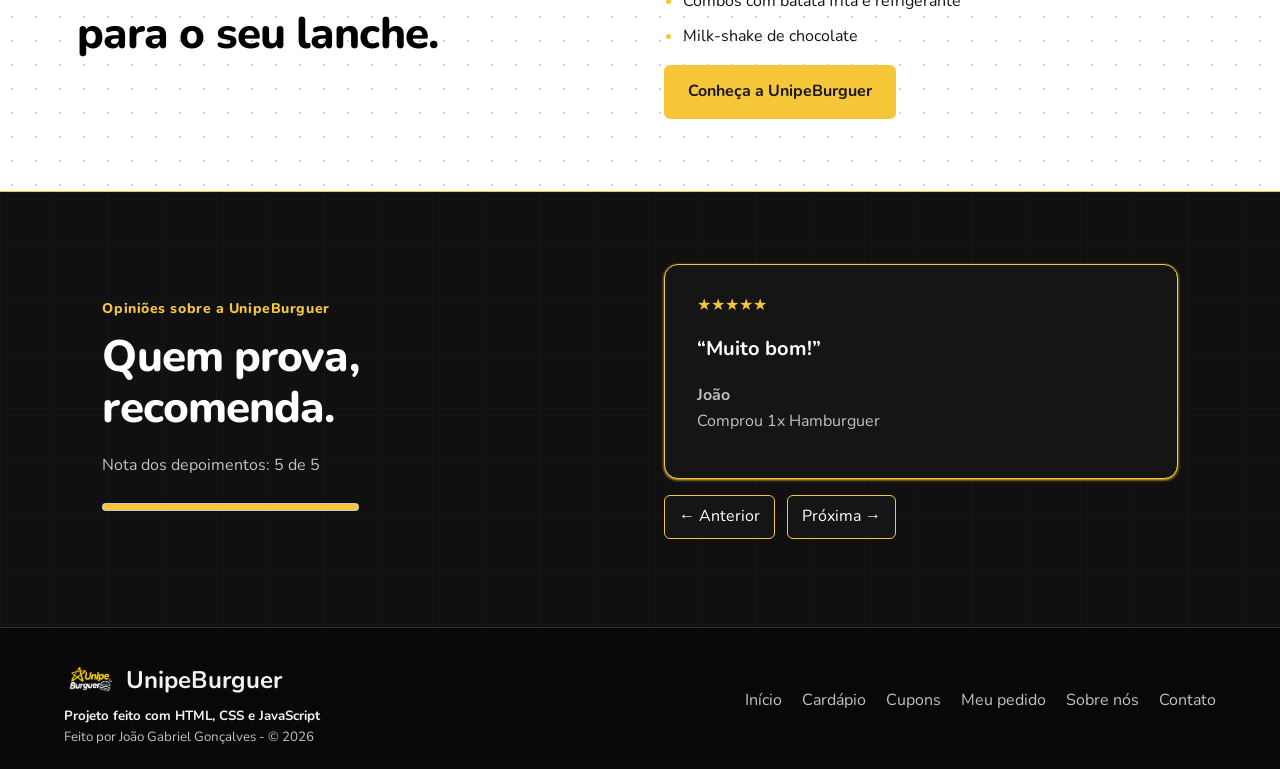
==== commit 86bc4aaf: "feat: Melhorei o visual, o carrinho, cupons, adicionei duas paginas de contato e sobrenos" ====
--- a/html/index.html
+++ b/html/index.html
@@ -20,7 +20,9 @@
                 <a href="index.html" class="atual">Início</a>
                 <a href="cardapio.html">Cardápio</a>
                 <a href="cupons.html">Cupons</a>
-                <a href="carrinho.html">Meu pedido</a>
+                <a href="carrinho.html">Carrinho</a>
+                <a href="sobrenos.html">Sobre nós</a>
+                <a href="contato.html">Contato</a>
             </nav>
         </header>
 
@@ -40,12 +42,12 @@
                 </figure>
             </section>
 
-            <section class="como-pedir" id="como-pedir" aria-labelledby="titulo-pedido">
+            <section class="como-pedir" id="como-pedir">
                 <header>
-                    <h2 id="titulo-pedido">Como fazer seu pedido?</h2>
+                    <h2 class="titulo-pedido" id="titulo-pedido">Como fazer seu pedido?</h2>
                     <ol>
                         <li>Clique no hambúrguer para selecionar o lanche.</li>
-                        <li>Escolha a quantidade e, se quiser, um milk-shake.</li>
+                        <li>Escolha a quantidade e, se quiser, um milkshake.</li>
                         <li>Digite um cupom, se tiver, e confira o total.</li>
                     </ol>
                     <a class="botao" href="cardapio.html">Ver o cardápio</a>
@@ -54,9 +56,9 @@
                 <article class="previa-pedido">
                     <h3>Exemplo do pedido</h3>
                     <p>Combo Bacon <strong>R$ 36,00</strong></p>
-                    <p>Milk-shake <strong>R$ 16,00</strong></p>
-                    <p>Cupom UNIPE10 <strong>− R$ 5,20</strong></p>
-                    <p class="valor-previa">Total <strong><del>R$ 52,00</del> <ins>R$ 46,80</ins></strong></p>
+                    <p>Milkshake <strong>R$ 16,00</strong></p>
+                    <p>Cupom: UNIPE10 <strong>− R$ 5,20</strong></p>
+                    <p class="valor-previa">TOTAL <strong><del>R$ 52,00</del> <ins>R$ 46,80</ins></strong></p>
                     <p>Etapa do exemplo: 3 de 3</p>
                     <progress value="3" max="3">3 de 3</progress>
                 </article>
@@ -66,7 +68,7 @@
             <section class="sobre-nos">
                 <header>
                     <p class="sobre">Sobre nós</p>
-                    <h2 id="titulo-sobre">Da brasa<br>para o seu lanche.</h2>
+                    <h2>Da brasa<br>para o seu lanche.</h2>
                 </header>
 
                 <article>
@@ -77,40 +79,32 @@
                         <li>Milk-shake de chocolate</li>
                     </ul>
                     
-                    <details>
-                        <summary>Vídeo da hamburgueria</summary>
-                        <figure>
-                            <video controls muted>
-                                <source src="../video/preparo.mp4" type="video/mp4">
-                            </video>
-                            <figcaption>Vídeo da hamburgueria em <abbr title="MPEG-4 Parte 14">MP4</abbr>.</figcaption>
-                        </figure>
-                    </details>
+                    <a class="botao" href="sobrenos.html">Conheça a UnipeBurguer</a>
                 </article>
             </section>
 
             <section class="avaliacoes">
-                <header class="titulo-avaliacoes">
+                <div class="titulo-avaliacoes">
                     <p class="opiniao">Opiniões sobre a UnipeBurguer</p>
-                    <h2 id="titulo-opinioes">Quem prova,<br><strong>recomenda.</strong></h2>
+                    <h2>Quem prova,<br><strong>recomenda.</strong></h2>
                     <p>Nota dos depoimentos: 5 de 5</p>
                     <meter min="0" max="5" value="5">5 de 5</meter>
-                </header>
+                </div>
                 <section class="depoimentos">
                     <article class="avaliacao">
                         <p class="estrelas" aria-label="5 de 5 estrelas">★★★★★</p>
                         <blockquote>“Muito bom!”</blockquote>
-                        <p><strong>João</strong><br>Comprou o Combo</p>
+                        <p><strong>João</strong><br>Comprou 1x Hamburguer</p>
                     </article>
                     <article class="avaliacao">
                         <p class="estrelas" aria-label="5 de 5 estrelas">★★★★★</p>
                         <blockquote>“10000000/10”</blockquote>
-                        <p><strong>Eryck</strong><br>Comprou o Combo</p>
+                        <p><strong>Eryck</strong><br>Comprou 1x Combo</p>
                     </article>
                     <article class="avaliacao">
                         <p class="estrelas" aria-label="5 de 5 estrelas">★★★★★</p>
                         <blockquote>“O melhor que ta tendo”</blockquote>
-                        <p><strong>Israel</strong><br>Comprou o Combo</p>
+                        <p><strong>Israel</strong><br>Comprou 1x Milkshake</p>
                     </article>
                     <p class="setas">
                         <button id="avaliacao-anterior" type="button">← Anterior</button>
@@ -121,20 +115,24 @@
         </main>
 
         <footer class="rodape">
-            <a class="logo" href="index.html">
-                <img src="../img/logo.png" alt="" width="52" height="52">
-                UnipeBurguer
-            </a>
+            <div class="marca-rodape">
+                <a class="logo" href="index.html">
+                    <img src="../img/logo.png" alt="" width="52" height="52">
+                    UnipeBurguer
+                </a>
+                <small>
+                    <strong>Projeto feito com HTML, CSS e JavaScript</strong><br>
+                    Feito por João Gabriel Gonçalves - © 2026
+                </small>
+            </div>
             <nav class="mapa-site" aria-label="Todas as páginas">
                 <a href="index.html">Início</a>
                 <a href="cardapio.html">Cardápio</a>
                 <a href="cupons.html">Cupons</a>
                 <a href="carrinho.html">Meu pedido</a>
+                <a href="sobrenos.html">Sobre nós</a>
+                <a href="contato.html">Contato</a>
             </nav>
-            <small>
-                <strong>Projeto feito com HTML, CSS e JavaScript</strong><br>
-                Feito por João Gabriel G. - © 2026
-            </small>
         </footer>
 
         <script src="../js/avaliacoes.js"></script>
--- a/css/comum.css
+++ b/css/comum.css
@@ -6,17 +6,14 @@
 
 body {
     margin: 0;
-    min-height: 100vh;
-    display: flex;
-    flex-direction: column;
-    background-color: #0d0e12;
-    color: #f2f2f5;
+    background-color: #101010;
+    color: #f2f2f2;
     font-family: 'Nunito', Arial, sans-serif;
     font-size: 1rem;
     line-height: 1.6;
 }
 
-h1, h2, h3, p, figure {
+h1, h2, h3, p,figure {
     margin: 0 0 16px;
 }
 
@@ -35,35 +32,37 @@
 }
 
 p {
-    color: #bdc0cb;
+    color: #c1c1c1;
 }
 
 a {
     color: #f5c638;
 }
 
-img, video {
+img,
+video {
     display: block;
     max-width: 100%;
     height: auto;
 }
 
-button, input, select, textarea {
+button,
+input,
+select,
+textarea {
     font: inherit;
 }
 
-button, summary {
+button,
+summary {
     cursor: pointer;
 }
 
-.header, main {
+.header,
+main {
     width: 90%;
     max-width: 1180px;
     margin: 0 auto;
-}
-
-main {
-    flex-grow: 1;
 }
 
 .header {
@@ -72,18 +71,26 @@
     justify-content: space-between;
     gap: 24px;
     padding: 16px 24px;
-    border-bottom: 1px solid #272a34;
+    border-bottom: 1px solid #303030;
 }
 
 .header nav {
     justify-content: center;
 }
 
+body:not(.header-total) .header nav .atual {
+    font-weight: 800;
+}
+
+.header nav a:focus-visible {
+    color: #f5c638;
+}
+
 .logo {
     display: flex;
     align-items: center;
     gap: 10px;
-    color: #f2f2f5;
+    color: #f2f2f2;
     text-decoration: none;
     font-size: 1.5rem;
     font-weight: bold;
@@ -100,45 +107,59 @@
 }
 
 nav a {
-    color: #bdc0cb;
+    color: #c1c1c1;
     text-decoration: none;
     padding: 8px 0;
 }
 
-nav a:hover, nav .atual {
-    color: #f5c638;
-}
-
+nav a:hover,
 nav .atual {
-    border-bottom: 2px solid #f5c638;
+    color: #f5c638;
 }
 
 .botao {
     display: inline-block;
     background-color: #f5c638;
-    color: #17202c;
+    color: #171717;
     border: 2px solid #f5c638;
     border-radius: 6px;
     padding: 12px 22px;
     font-weight: bold;
     text-decoration: none;
     text-align: center;
+    transition: transform 0.2s ease, background-color 0.2s ease-in-out;
 }
 
 .botao:hover {
     background-color: transparent;
     color: #f5c638;
     border-color: #f5c638;
+    transform: scale(1.05);
 }
 
 .link-claro {
     color: #f5c638;
+}
+
+body:not(.header-total) {
+    background-image:
+        linear-gradient(#ffffff06 1px, transparent 1px),
+        linear-gradient(90deg, #ffffff06 1px, transparent 1px);
+    background-size: 54px 54px;
 }
 
 .titulo-pagina {
     padding: 55px 0 30px;
 }
 
+.titulo-pagina h1, .historia h1 {
+    color: #ffffff;
+    font-size: clamp(2.25rem, 5vw, 3.5rem);
+    font-weight: 800;
+    letter-spacing: -0.02em;
+    margin-bottom: 12px;
+}
+
 .titulo-pagina p {
     font-size: 1.15rem;
 }
@@ -149,7 +170,7 @@
 
 details {
     padding: 18px 0;
-    border-bottom: 1px solid #272a34;
+    border-bottom: 1px solid #303030;
 }
 
 details p {
@@ -161,27 +182,30 @@
     flex-wrap: wrap;
     align-items: center;
     justify-content: space-between;
-    gap: 24px;
+    gap: 18px 28px;
     margin-top: 48px;
-    padding: 30px 6%;
-    background-color: #0d0d0d;
-    border-top: 1px solid #323644;
-}
-
-.rodape small {
-    width: 100%;
-    padding-top: 16px;
-    border-top: 1px solid #323644;
-    color: #bdc0cb;
-    text-align: center;
+    padding: 26px max(5%, calc((100% - 1180px) / 2)) 20px;
+    background-color: #080808;
+    border-top: 1px solid #303030;
+}
+
+.marca-rodape small {
+    display: block;
+    color: #c1c1c1;
+}
+
+.marca-rodape small strong {
+    color: #f2f2f2;
 }
 
 .mapa-site {
-    justify-content: center;
+    justify-content: flex-end;
+    gap: 4px 20px;
 }
 
 @media (max-width: 768px) {
-    .header, .rodape {
+    .header,
+    .rodape {
         flex-direction: column;
         align-items: center;
         gap: 12px;
@@ -191,6 +215,19 @@
         gap: 18px;
     }
 
+    .marca-rodape {
+        text-align: center;
+    }
+
+    .marca-rodape .logo {
+        justify-content: center;
+    }
+
+    .mapa-site {
+        justify-content: center;
+        gap: 4px 16px;
+    }
+
     h1 {
         font-size: 2.5rem;
     }
--- a/css/inicio.css
+++ b/css/inicio.css
@@ -12,6 +12,7 @@
     padding: 12px 0;
     z-index: 2;
     border-bottom: 0;
+
 }
 
 .pagina-inicial {
@@ -77,6 +78,27 @@
     width: 100%;
 }
 
+.como-pedir {
+    background-image: 
+    linear-gradient(#818bb70b 1px, transparent 1px),
+    linear-gradient(90deg, #818bb70b 1px, transparent 1px);
+    background-size: 54px 54px;
+}
+
+.titulo-pedido, .sobre-nos h2, .titulo-avaliacoes h2 {
+    font-size: clamp(2rem, 3.5vw, 2.75rem);
+    font-weight: 800;
+    color: #ffffff;
+    line-height: 1.15;
+    letter-spacing: -0.02em;
+    margin: 0 0 1.25rem;
+}
+
+ol {
+  padding-left: 1.2rem;
+  margin-left: 0;
+}
+
 .como-pedir, .sobre-nos, .avaliacoes {
     display: flex;
     align-items: center;
@@ -84,7 +106,7 @@
     justify-content: center;
     gap: 48px;
     padding: 72px 6%;
-    border-top: 1px solid #272a34;
+    border-top: 1px solid #f5c638;
 }
 
 .como-pedir > *, .sobre-nos > *, .avaliacoes > * {
@@ -99,12 +121,15 @@
 
 .previa-pedido, .avaliacao {
     padding: 28px;
-    border: 1px solid #323644;
+    border: 1px solid #f5c638;
     border-radius: 14px;
     background-color: #151515;
+    border: 1px solid #f5c638;
+    box-shadow: 0 1px 3px #f5c638;
 }
 
 .previa-pedido p {
+    color:white;
     display: flex;
     justify-content: space-between;
     gap: 12px;
@@ -112,59 +137,99 @@
     margin-bottom: 0;
 }
 
+.previa-pedido progress {
+    width: 100%;
+    height: 8px;
+    border: 1px;
+    border-radius: 999px;
+    overflow: hidden;
+}
+
 .valor-previa {
-    border-top: 1px solid #323644;
+    border-top: 1px solid #f5c638;
     font-weight: bold;
+    margin: 10px 0px
 }
 
 .valor-previa del {
-    color: #bdc0cb;
+    color: #F53838;
     font-weight: normal;
 }
 
 .valor-previa ins {
-    color: #f5c638;
-    text-decoration: none;
+  color: #22c55e;
+  text-decoration: none;
+  font-weight: 800;
+  font-size: 1.20rem;
 }
 
 .sobre-nos {
+    color: #121212;
     background-color: #ffffff;
-    color: #121212;
+    background-image: radial-gradient(#0000002e 1px, transparent 1px);
+    background-size: 24px 24px;
 }
 
 .avaliacoes {
-    background-color: #171717;
+    background-image: 
+    linear-gradient(#818bb70b 1px, transparent 1px),
+    linear-gradient(90deg, #818bb70b 1px, transparent 1px);
+    background-size: 54px 54px;
 }
 
 .sobre-nos p {
-    color: #333333;
-}
-
-.sobre-nos .sobre, .sobre-nos h2 {
     color: #000000;
 }
 
-.sobre-nos figure {
-    max-width: 460px;
-    margin-top: 16px;
+.sobre-nos h2 {
+    color: #000000;
 }
 
 mark {
     background-color: #f5c638;
-    color: #17202c;
-}
-
-.titulo-avaliacoes h2, .sobre-nos h2 {
-    font-size: 3rem;
+    color: #000000;
+}
+
+.sobre-nos .sobre, .titulo-avaliacoes .opiniao {
+    margin-bottom: 12px;
+    font-size: 0.875rem;
+    font-weight: 800;
+    letter-spacing: 0.04em;
+}
+
+.sobre-nos .sobre {
+    color: #f5c638;
+}
+
+.sobre-nos article p, .sobre-nos li {
+    line-height: 1.65;
+}
+
+.sobre-nos ul {
+    padding-left: 1.2rem;
+}
+
+.sobre-nos li::marker {
+    color: #f5c638;
+}
+
+.titulo-avaliacoes h2 strong {
+    font-weight: inherit;
 }
 
 .avaliacao {
+    position: relative;
     margin-bottom: 16px;
-}
-
-blockquote {
-    margin: 16px 0 24px;
-    font-size: 1.15rem;
+    padding: 28px 32px;
+    min-height: auto;
+}
+
+.avaliacao blockquote {
+    margin: 14px 0 20px;
+    color: #ffffff;
+    font-size: 1.25rem;
+    font-weight: 700;
+    line-height: 1.45;
 }
 
 .setas {
@@ -174,7 +239,7 @@
 
 .setas button {
     padding: 8px 14px;
-    border: 1px solid #454958;
+    border: 1px solid #f5c638;
     border-radius: 6px;
     background-color: #151515;
     color: #ffffff;
@@ -220,9 +285,8 @@
     }
 }
 
-
 progress, meter {
-    width: 150px;
+    width: 50%;
     max-width: 100%;
     accent-color: #f5c638;
 }
@@ -242,22 +306,9 @@
         padding-right: 8%;
     }
 
-    .como-pedir::before, .avaliacoes::after {
-        content: "";
-        position: absolute;
-        top: 45%;
-        width: 0;
-        height: 0;
-        border: 24px solid transparent;
-    }
-
-    .como-pedir::before {
-        left: 2%;
-        border-left-color: #f5c638;
-    }
-
+    }
     .avaliacoes::after {
         right: 2%;
         border-right-color: #f5c638;
     }
-}
+
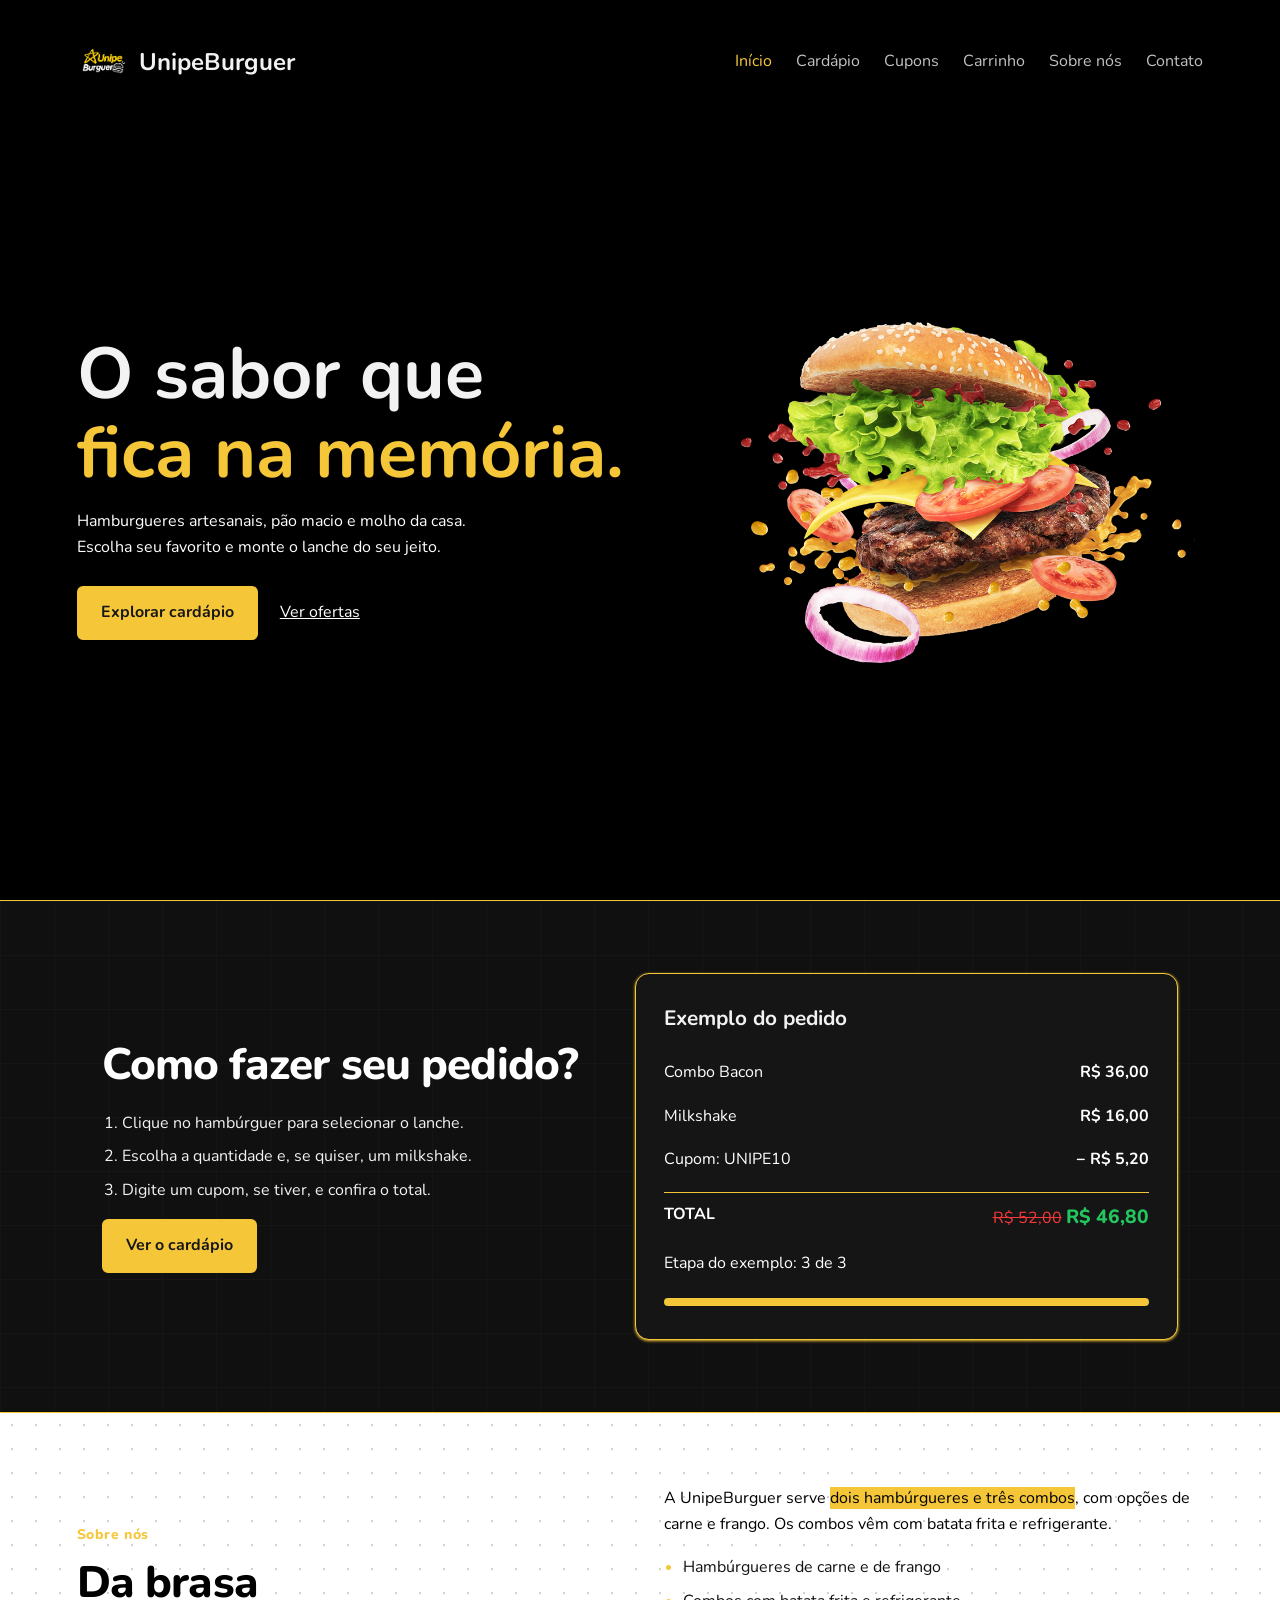
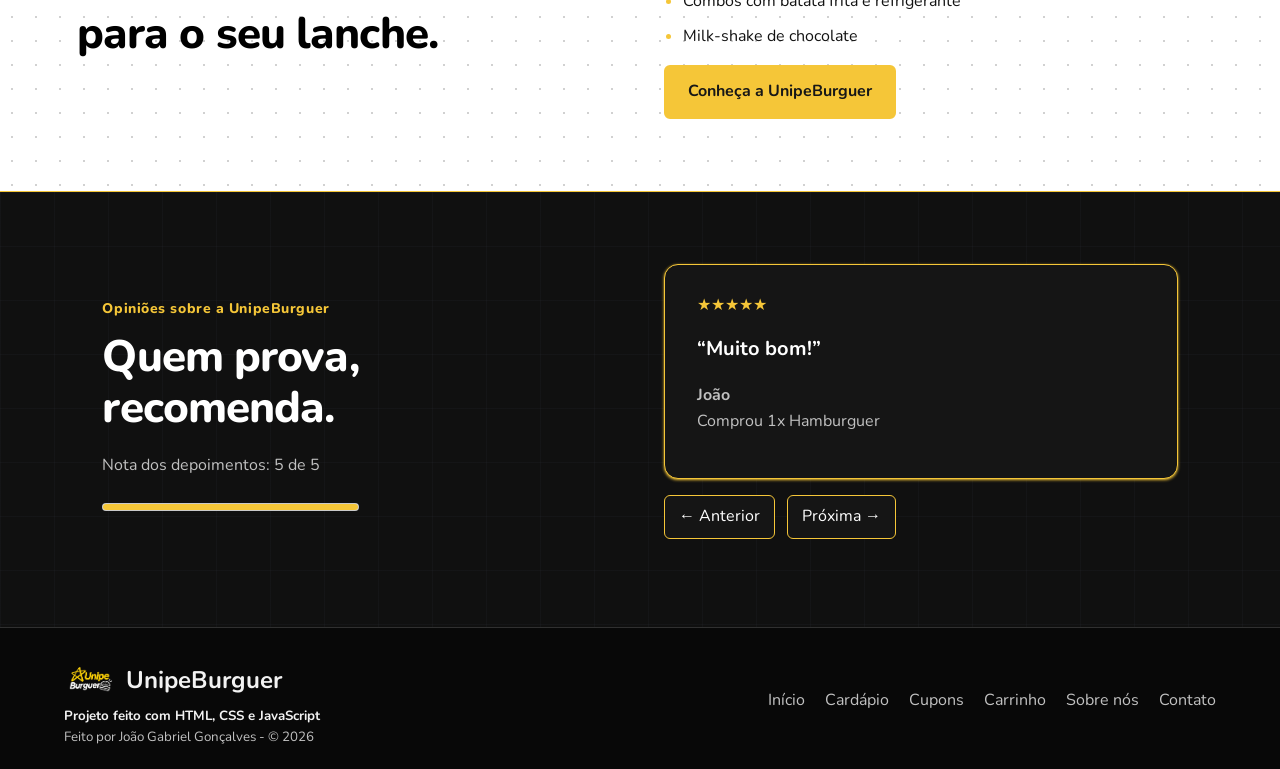
==== commit da9ef63c: "fix: Padroniza o link Carrinho no rodapé" ====
--- a/html/index.html
+++ b/html/index.html
@@ -129,7 +129,7 @@
                 <a href="index.html">Início</a>
                 <a href="cardapio.html">Cardápio</a>
                 <a href="cupons.html">Cupons</a>
-                <a href="carrinho.html">Meu pedido</a>
+                <a href="carrinho.html">Carrinho</a>
                 <a href="sobrenos.html">Sobre nós</a>
                 <a href="contato.html">Contato</a>
             </nav>
